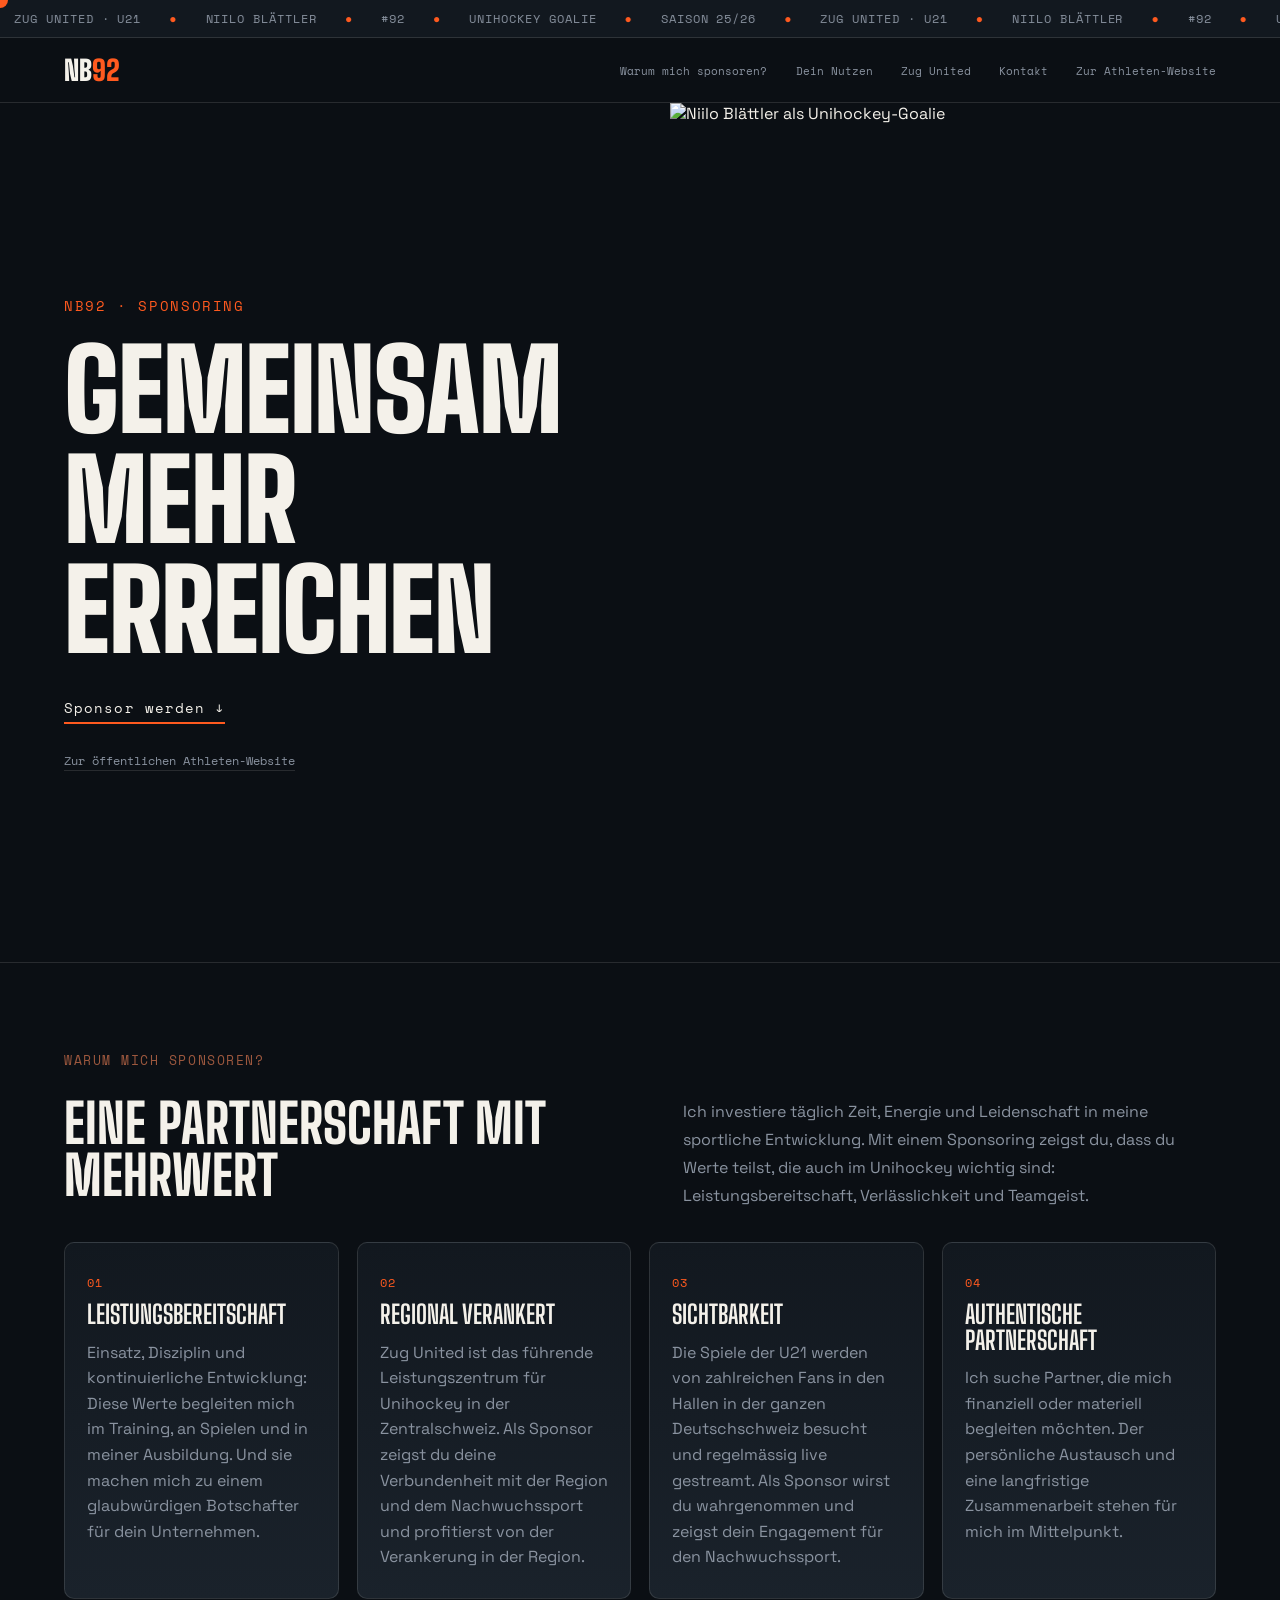
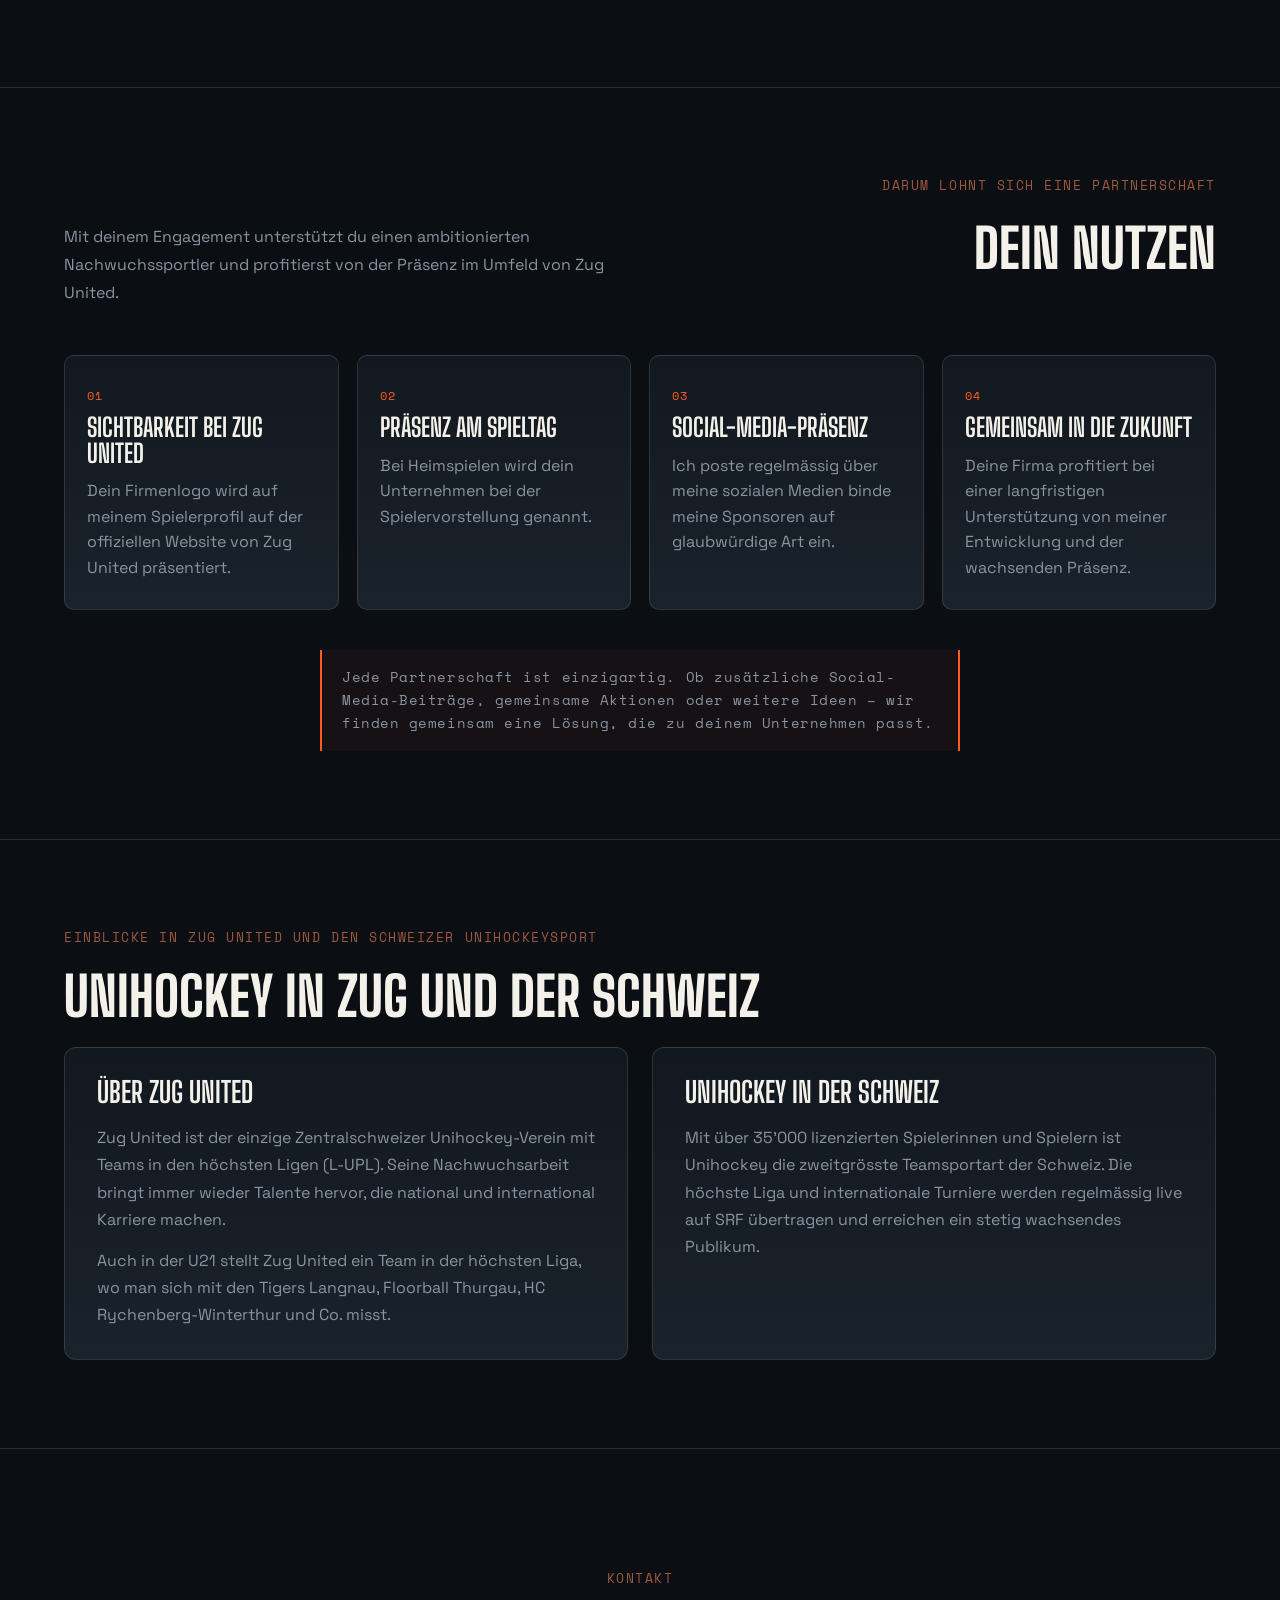
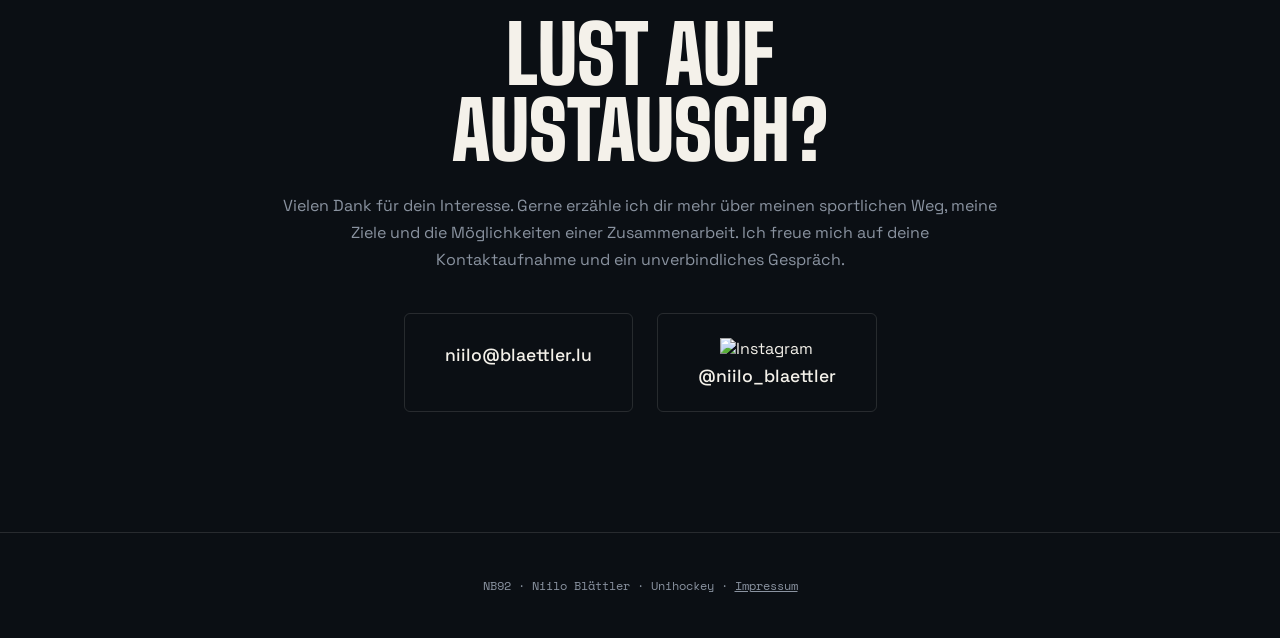
==== partner/index.html @ 8d8ca276 "Changed Content" ====
<!DOCTYPE html>
<html lang="de">
<head>
<meta charset="UTF-8">
<meta name="viewport" content="width=device-width, initial-scale=1.0">
<title>Partnerschaft — Niilo Blättler</title>
<meta name="description" content="Gemeinsam mehr erreichen: Informationen zu einer Partnerschaft mit Niilo Blättler und Zug United.">
<link rel="preconnect" href="https://fonts.googleapis.com">
<link rel="preconnect" href="https://fonts.gstatic.com" crossorigin>
<link href="https://fonts.googleapis.com/css2?family=Big+Shoulders+Display:wght@600;800;900&family=Space+Grotesk:wght@400;500;700&family=Space+Mono:wght@400;700&display=swap" rel="stylesheet">
<link rel="stylesheet" href="../style.css">
<script src="https://unpkg.com/lucide@latest"></script>
</head>
<body>

<div class="site-masthead">
  <div class="scoreboard">
    <div class="scoreboard-track" id="scoreboard-track">
      <div class="scoreboard-set">
        <span class="sb-item">ZUG UNITED · U21</span>
        <span class="sb-dot">●</span>
        <span class="sb-item">NIILO BLÄTTLER</span>
        <span class="sb-dot">●</span>
        <span class="sb-item">#92</span>
        <span class="sb-dot">●</span>
        <span class="sb-item">UNIHOCKEY GOALIE</span>
        <span class="sb-dot">●</span>
        <span class="sb-item">SAISON 25/26</span>
        <span class="sb-dot">●</span>
      </div>
    </div>
  </div>

  </div>

  <nav class="primary-nav" aria-label="Hauptnavigation">
    <div class="primary-nav-inner">
      <a class="nav-brand" href="../#start" aria-label="NB92, zur Athleten-Website">NB<span>92</span></a>
      <button class="nav-toggle" type="button" aria-expanded="false" aria-controls="nav-links" aria-label="Menü öffnen">
        <span class="nav-toggle-line"></span>
        <span class="nav-toggle-line"></span>
      </button>
      <div class="nav-links" id="nav-links">
        <a href="#myValues">Warum mich sponsoren?</a>
        <a href="#sponsor-why">Dein Nutzen</a>
        <a href="#hintergrund">Zug United</a>
        <a href="#kontakt">Kontakt</a>
        <a href="../#start">Zur Athleten-Website</a>
      </div>
    </div>
  </nav>

<header class="hero partner-hero" id="start">
  <div class="hero-photo">
    <img src="../images/editedGoalFocus.png" alt="Niilo Blättler als Unihockey-Goalie">
  </div>
  <div class="hero-content">
    <p class="eyebrow">NB92 · Sponsoring</p>
    <h1 class="hero-name">GEMEINSAM<br>MEHR ERREICHEN</h1>
    <a href="#kontakt" class="hero-cta">Sponsor werden ↓</a>
    <a href="../#start" class="hero-back-link">Zur öffentlichen Athleten-Website</a>
  </div>
</header>

<main>
  <!-- ===== Warum mich sponsoren ===== -->
  <section class="myValues" id="myValues">
    <div class="myValues-wrap">
      <p class="section-label">Warum mich sponsoren?</p>
      <div class="myValues-head">
        <h2 class="section-title">Eine Partnerschaft mit Mehrwert</h2>
        <p class="myValues-text">Ich investiere täglich Zeit, Energie und Leidenschaft in meine sportliche Entwicklung. Mit einem Sponsoring zeigst du, dass du Werte teilst, die auch im Unihockey wichtig sind: Leistungsbereitschaft, Verlässlichkeit und Teamgeist. </p>
      </div>
      <div class="myValues-grid">
        <article class="myValues-card">
          <span class="myValues-number">01</span>
          <h3>Leistungsbereitschaft</h3>
          <p>Einsatz, Disziplin und kontinuierliche Entwicklung: Diese Werte begleiten mich im Training, an Spielen und in meiner Ausbildung. Und sie machen mich zu einem glaubwürdigen Botschafter für dein Unternehmen.</p>
        </article>
        <article class="myValues-card">
          <span class="myValues-number">02</span>
          <h3>Regional verankert</h3>
          <p>Zug United ist das führende Leistungszentrum für Unihockey in der Zentralschweiz. Als Sponsor zeigst du deine Verbundenheit mit der Region und dem Nachwuchssport und profitierst von der Verankerung in der Region.</p>
        </article>
        <article class="myValues-card">
          <span class="myValues-number">03</span>
          <h3>Sichtbarkeit</h3>
          <p>Die Spiele der U21 werden von zahlreichen Fans in den Hallen in der ganzen Deutschschweiz besucht und regelmässig live gestreamt. Als Sponsor wirst du wahrgenommen und zeigst dein Engagement für den Nachwuchssport. </p>
        </article>
        <article class="myValues-card">
          <span class="myValues-number">04</span>
          <h3>Authentische Partnerschaft</h3>
          <p>Ich suche Partner, die mich finanziell oder materiell begleiten möchten. Der persönliche Austausch und eine langfristige Zusammenarbeit stehen für mich im Mittelpunkt.</p>
        </article>
      </div>
    </div>
  </section>

  <!-- ===== Darum lohnt sich eine Partnerschaft ===== -->
  <section class="sponsor-why" id="sponsor-why">
    <div class="sponsor-why-wrap">
      <p class="section-label">Darum lohnt sich eine Partnerschaft</p>
      <div class="sponsor-why-head">
        <p class="sponsor-why-text">Mit deinem Engagement unterstützt du einen ambitionierten Nachwuchssportler und profitierst von der Präsenz im Umfeld von Zug United.</p>
        <div class="sponsor-why-heading">
          <h2 class="section-title">Dein Nutzen</h2>
        </div>
      </div>
      <div class="sponsor-why-grid">
        <article class="sponsor-card">
          <span class="sponsor-number">01</span>
          <h3>Sichtbarkeit bei Zug United</h3>
          <p>Dein Firmenlogo wird auf meinem Spielerprofil auf der offiziellen Website von Zug United präsentiert. </p>
        </article>
        <article class="sponsor-card">
          <span class="sponsor-number">02</span>
          <h3>Präsenz am Spieltag</h3>
          <p>Bei Heimspielen wird dein Unternehmen bei der Spielervorstellung genannt. </p>
        </article>
        <article class="sponsor-card">
          <span class="sponsor-number">03</span>
          <h3>Social-Media-Präsenz</h3>
          <p>Ich poste regelmässig über meine sozialen Medien binde meine Sponsoren auf glaubwürdige Art ein.</p>
        </article>
        <article class="sponsor-card">
          <span class="sponsor-number">04</span>
          <h3>Gemeinsam in die Zukunft</h3>
          <p>Deine Firma profitiert bei einer langfristigen Unterstützung von meiner Entwicklung und der wachsenden Präsenz.</p>
        </article>
      </div>
      <p class="sponsor-note">Jede Partnerschaft ist einzigartig. Ob zusätzliche Social-Media-Beiträge, gemeinsame Aktionen oder weitere Ideen – wir finden gemeinsam eine Lösung, die zu deinem Unternehmen passt.</p>
    </div>
  </section>

  <section class="info-columns" id="hintergrund" aria-label="Unihockey und Zug United">
    <p class="section-label">Einblicke in Zug United und den Schweizer Unihockeysport</p>
    <h2 class="section-title info-title">Unihockey in Zug und der Schweiz</h2>
    <article class="info-card">
      <h3>Über Zug United</h3>
      <p>
        Zug United ist der einzige Zentralschweizer Unihockey-Verein mit Teams
        in den höchsten Ligen (L-UPL). Seine Nachwuchsarbeit bringt immer wieder
        Talente hervor, die national und international Karriere machen.
      </p>
      <p>
        Auch in der U21 stellt Zug United ein Team in der höchsten Liga, wo man
        sich mit den Tigers Langnau, Floorball Thurgau,
        HC Rychenberg-Winterthur und Co. misst.
      </p>
    </article>

    <article class="info-card">
      <h3>Unihockey in der Schweiz</h3>
      <p>
        Mit über 35'000 lizenzierten Spielerinnen und Spielern ist Unihockey die
        zweitgrösste Teamsportart der Schweiz. Die höchste Liga und internationale
        Turniere werden regelmässig live auf SRF übertragen und erreichen ein
        stetig wachsendes Publikum.
      </p>
    </article>
  </section>

  <section class="contact" id="kontakt">
    <p class="section-label">KONTAKT</p>
    <h2 class="contact-title">Lust auf<br>Austausch?</h2>
    <p class="contact-text">Vielen Dank für dein Interesse. Gerne erzähle ich dir mehr über meinen sportlichen Weg, meine Ziele und die Möglichkeiten einer Zusammenarbeit. Ich freue mich auf deine Kontaktaufnahme und ein unverbindliches Gespräch.</p>
    <div class="contact-links">
      <a href="mailto:niilo@blaettler.lu" class="contact-link">
        <span><i data-lucide="mail"></i></span>
        <span class="contact-value">niilo@blaettler.lu</span>
      </a>
      <a href="https://instagram.com/niilo_blaettler" class="contact-link" target="_blank" rel="noopener">
        <span><img src="https://cdn.simpleicons.org/instagram/FFFFFF" width="20" height="20" alt="Instagram"></span>
        <span class="contact-value">@niilo_blaettler</span>
      </a>
    </div>
  </section>
</main>

<footer class="footer">
  <p>NB92 · Niilo Blättler · Unihockey · <a href="../impressum.html" style="color:inherit; text-decoration:underline;">Impressum</a></p>
</footer>

<div class="cursor-dot"></div>
<script>lucide.createIcons();</script>
<script src="../script.js"></script>
</body>
</html>
---- style.css ----
/* ============================================================
   NB92 — Niilo Blättler · Unihockey
   Design-Token-System
   --bg / --surface: tiefes Tintenblau-Schwarz (Hallenflutlicht)
   --accent: Signal-Orange (Ball)
   --accent-2: Parkett-Beige (Hallenboden)
   --ink / --ink-muted: warmes Off-White / kühles Grau-Blau
   ============================================================ */

:root {
  --bg: #0b0f14;
  --surface: #12181f;
  --surface-2: #1a222b;
  --accent: #ff5a1f;
  --accent-2: #9d583e;
  --ink: #f4f1ea;
  --ink-muted: #8a93a0;
  --line: rgba(244, 241, 234, 0.12);
  --timeline-line: #000000;
  --timeline-card: #4682B4;
  --timeline-card-deep: #2f5f83;
  --timeline-node-fill: #f1f1ee;

  --font-display: "Big Shoulders Display", sans-serif;
  --font-body: "Space Grotesk", sans-serif;
  --font-mono: "Space Mono", monospace;
}

* { box-sizing: border-box; }

html, body {
  margin: 0;
  padding: 0;
  background: var(--bg);
  color: var(--ink);
  font-family: var(--font-body);
  scroll-behavior: smooth;
}

@media (prefers-reduced-motion: reduce) {
  html { scroll-behavior: auto; }
  * { animation-duration: 0.001ms !important; transition-duration: 0.001ms !important; }
}

a { color: inherit; }

:focus-visible {
  outline: 2px solid var(--accent);
  outline-offset: 3px;
}

/* ===================== SCOREBOARD-LEISTE ===================== */

.site-masthead {
  background: var(--bg);
}

.scoreboard {
  background: var(--surface);
  border-bottom: 1px solid var(--line);
  overflow: hidden;
}

.scoreboard-track {
  display: flex;
  width: max-content;
  padding: 10px 0;
  white-space: nowrap;
  animation: ticker 22s linear infinite;
  animation-fill-mode: both;
  will-change: transform;
}

/* Ein "Satz" der Ticker-Items. Wird per JS so oft geklont, bis der
   Track garantiert mindestens doppelt so breit wie der Viewport ist —
   so bleibt die Schleife bei jeder Bildschirmbreite nahtlos. */
.scoreboard-set {
  display: flex;
  align-items: center;
  flex-shrink: 0;
}

.sb-item, .sb-dot {
  font-family: var(--font-mono);
  font-size: 0.75rem;
  letter-spacing: 0.08em;
  color: var(--ink-muted);
  white-space: nowrap;
  padding: 0 14px;
}

.sb-dot { color: var(--accent); }

@keyframes ticker {
  from { transform: translate3d(0, 0, 0); }
  to { transform: translate3d(-50%, 0, 0); }
}

/* ===================== HAUPTNAVIGATION ===================== */

.primary-nav {
  position: sticky;
  top: 0;
  z-index: 1000;
  background: var(--bg);
  border-bottom: 1px solid var(--line);
}

.primary-nav-inner {
  min-height: 64px;
  padding: 0 64px;
  display: flex;
  align-items: center;
  justify-content: space-between;
  gap: 32px;
}

.nav-brand {
  flex: 0 0 auto;
  color: var(--ink);
  font-family: var(--font-display);
  font-size: 1.75rem;
  font-weight: 900;
  line-height: 1;
  text-decoration: none;
}

.nav-brand span { color: var(--accent); }

.nav-links {
  display: flex;
  align-items: center;
  justify-content: flex-end;
  gap: clamp(16px, 2.2vw, 32px);
}

.nav-links a {
  position: relative;
  padding: 24px 0 22px;
  color: var(--ink-muted);
  font-family: var(--font-mono);
  font-size: 0.68rem;
  text-decoration: none;
  white-space: nowrap;
  transition: color 0.18s ease;
}

.nav-links a::after {
  position: absolute;
  right: 0;
  bottom: 14px;
  left: 0;
  height: 1px;
  background: var(--accent);
  content: "";
  transform: scaleX(0);
  transform-origin: left;
  transition: transform 0.18s ease;
}

.nav-links a:hover,
.nav-links a[aria-current="location"] { color: var(--ink); }

.nav-links a:hover::after,
.nav-links a[aria-current="location"]::after { transform: scaleX(1); }

.nav-links .nav-partner-link { color: var(--accent); }

.nav-toggle {
  display: none;
  width: 44px;
  height: 44px;
  padding: 12px 9px;
  border: 1px solid var(--line);
  background: transparent;
  color: var(--ink);
}

.nav-toggle-line {
  display: block;
  width: 24px;
  height: 1px;
  margin: 5px 0;
  background: currentColor;
  transition: transform 0.18s ease;
}

.nav-toggle[aria-expanded="true"] .nav-toggle-line:first-child { transform: translateY(3px) rotate(45deg); }
.nav-toggle[aria-expanded="true"] .nav-toggle-line:last-child { transform: translateY(-3px) rotate(-45deg); }

body:has(.nav-toggle:hover, .nav-toggle:focus-visible) .cursor-dot { opacity: 0; }

#about, #stats, #myValues, #sponsor-why, #hintergrund, #timeline, #partner, #gallery, #kontakt {
  scroll-margin-top: 7rem;
}

@media (max-width: 900px) {
  .primary-nav-inner { padding: 0 28px; }
  .nav-links { gap: 14px; }
  .nav-links a { font-size: 0.62rem; }
}

@media (max-width: 760px) {
  .primary-nav-inner {
    min-height: 60px;
    padding: 0 20px;
  }

  .nav-toggle { display: block; }

  .nav-links {
    position: absolute;
    top: 100%;
    right: 0;
    left: 0;
    display: none;
    padding: 8px 20px 16px;
    border-bottom: 1px solid var(--line);
    background: var(--bg);
  }

  .nav-links.is-open {
    display: grid;
    grid-template-columns: minmax(0, 1fr);
    justify-content: stretch;
  }

  .nav-links a {
    width: 100%;
    padding: 13px 0;
    border-bottom: 1px solid var(--line);
    font-size: 0.72rem;
  }

  .nav-links a:last-child { border-bottom: 0; }
  .nav-links a::after { bottom: 6px; }
}

/* ===================== PLATZHALTER-FOTOS ===================== */

.placeholder-photo {
  background:
    repeating-linear-gradient(135deg, rgba(244,241,234,0.04) 0 2px, transparent 2px 14px),
    linear-gradient(160deg, var(--surface-2), var(--surface));
  border: 1px dashed var(--line);
  display: flex;
  align-items: center;
  justify-content: center;
  text-align: center;
  border-radius: 6px;
}

.ph-label {
  font-family: var(--font-mono);
  font-size: 0.75rem;
  color: var(--ink-muted);
  line-height: 1.5;
  padding: 16px;
}

/* ===================== HERO ===================== */

.hero {
  display: grid;
  grid-template-columns: 1fr 1.1fr;
  min-height: calc(100vh - 41px);
}

.partner-hero {
  grid-template-columns: 1.1fr 1fr;
}

.partner-hero .hero-photo {
  grid-column: 2;
  grid-row: 1;
}

.partner-hero .hero-content {
  grid-column: 1;
  grid-row: 1;
}

.hero-photo {
  min-height: 360px;
}

.hero-photo img {
  width: 100%;
  height: 100%;
  object-fit: cover;
  display: block;
}

.hero-content {
  display: flex;
  flex-direction: column;
  justify-content: center;
  padding: 64px;
  gap: 20px;
}

.eyebrow {
  font-family: var(--font-mono);
  color: var(--accent);
  letter-spacing: 0.12em;
  font-size: 0.85rem;
  margin: 0;
  text-transform: uppercase;
}

.hero-name {
  font-family: var(--font-display);
  font-weight: 900;
  font-size: clamp(3.5rem, 9vw, 7rem);
  line-height: 0.98;
  margin: 0;
  text-transform: uppercase;
  letter-spacing: -0.01em;
}

.hero-tagline {
  font-size: 1.05rem;
  color: var(--ink-muted);
  max-width: 420px;
  margin: 0;
  line-height: 1.6;
}

.hero-cta {
  font-family: var(--font-mono);
  font-size: 0.85rem;
  letter-spacing: 0.08em;
  text-decoration: none;
  color: var(--ink);
  border-bottom: 2px solid var(--accent);
  padding-bottom: 4px;
  width: fit-content;
  margin-top: 12px;
  transition: opacity 0.2s ease;
}

.hero-cta:hover { opacity: 0.7; }

.hero-actions {
  display: flex;
  flex-wrap: wrap;
  gap: 18px 28px;
}

.hero-back-link {
  width: fit-content;
  margin-top: 8px;
  color: var(--ink-muted);
  font-family: var(--font-mono);
  font-size: 0.75rem;
  text-decoration: underline;
  text-decoration-color: var(--line);
  text-underline-offset: 5px;
}

.hero-back-link:hover { color: var(--ink); }

@media (max-width: 860px) {
  .hero { grid-template-columns: 1fr; min-height: auto; }
  .partner-hero .hero-photo,
  .partner-hero .hero-content { grid-column: auto; grid-row: auto; }
  .hero-photo { min-height: 50vh; }
  .hero-content { padding: 40px 28px; }
}

/* ===================== SECTION SHARED ===================== */

.section-title {
  font-family: var(--font-display);
  font-weight: 800;
  font-size: clamp(2.2rem, 5vw, 3.4rem);
  line-height: 0.95;
  text-transform: uppercase;
  margin: 0;
}

.section-label {
  font-family: var(--font-mono);
  color: var(--accent-2);
  letter-spacing: 0.12em;
  font-size: 0.8rem;
  text-transform: uppercase;
  margin: 0 0 28px;
}

/* ===================== ABOUT ===================== */

.about {
  padding: 100px 64px;
  border-top: 1px solid var(--line);
}

.about-grid {
  display: grid;
  grid-template-columns: 0.8fr 1.4fr 0.9fr;
  gap: 48px;
  max-width: 1280px;
  margin: 0 auto;
}

.about-text p {
  font-size: 1.05rem;
  line-height: 1.75;
  color: var(--ink);
  margin: 0 0 20px;
}

.about-meta {
  border-left: 1px solid var(--line);
  padding-left: 32px;
}

.meta-row {
  display: flex;
  flex-direction: column;
  gap: 4px;
  padding: 14px 0;
  border-bottom: 1px solid var(--line);
}

.meta-row:first-child { padding-top: 0; }
.meta-row:last-child { border-bottom: none; }

.meta-label {
  font-family: var(--font-mono);
  font-size: 0.7rem;
  letter-spacing: 0.1em;
  color: var(--ink-muted);
  text-transform: uppercase;
}

.meta-value {
  font-size: 1.05rem;
  font-weight: 500;
}

@media (max-width: 900px) {
  .about { padding: 64px 28px; }
  .about-grid { grid-template-columns: 1fr; gap: 32px; }
  .about-meta { border-left: none; padding-left: 0; border-top: 1px solid var(--line); padding-top: 24px; }
}

/* ===================== STATS ===================== */

.stats {
  padding: 80px 64px;
  background: var(--surface);
  border-top: 1px solid var(--line);
  border-bottom: 1px solid var(--line);
}

.stats-grid {
  max-width: 1280px;
  margin: 0 auto;
  display: grid;
  grid-template-columns: repeat(4, 1fr);
  gap: 1px;
  background: var(--line);
}

.stat-card {
  background: var(--surface);
  display: flex;
  flex-direction: column;
  align-items: center;
  justify-content: center;
  padding: 40px 16px;
  gap: 10px;
}

.stat-num {
  font-family: var(--font-mono);
  font-size: clamp(2rem, 4vw, 2.8rem);
  font-weight: 700;
  color: var(--accent);
}

.stat-label {
  font-family: var(--font-mono);
  font-size: 0.75rem;
  letter-spacing: 0.08em;
  color: var(--ink-muted);
  text-transform: uppercase;
}

.stats-note {
  text-align: center;
  font-family: var(--font-mono);
  font-size: 0.75rem;
  color: var(--ink-muted);
  margin: 28px 0 0;
}

@media (max-width: 700px) {
  .stats { padding: 56px 20px; }
  .stats-grid { grid-template-columns: repeat(2, minmax(0, 1fr)); }
  .stat-card { min-width: 0; padding-inline: 8px; }
  .stat-label { max-width: 100%; text-align: center; }
}
/* ===================== My Values ===================== */

.myValues {
  padding: 88px 64px;
  background: var(--bg);
  border-top: 1px solid var(--line);
  border-bottom: 1px solid var(--line);
}

.myValues-wrap {
  max-width: 1280px;
  margin: 0 auto;
}

.myValues-head {
  display: grid;
  grid-template-columns: 1.1fr 1fr;
  gap: 32px;
  align-items: start;
  margin-bottom: 32px;
}

.myValues-text {
  margin: 0;
  color: var(--ink-muted);
  line-height: 1.75;
  font-size: 1rem;
}

.myValues-grid {
  display: grid;
  grid-template-columns: repeat(4, 1fr);
  gap: 18px;
}


.myValues-card {
  background: linear-gradient(180deg, var(--surface), var(--surface-2));
  border: 1px solid var(--line);
  border-radius: 10px;
  padding: 28px 22px;
  transition: border-color 0.2s ease, transform 0.2s ease;
}

.myValues-card:hover {
  border-color: var(--accent);
  transform: translateY(-3px);
}

.myValues-number {
  font-family: var(--font-mono);
  font-size: 0.78rem;
  letter-spacing: 0.12em;
  color: var(--accent);
  text-transform: uppercase;
}

.myValues-card h3 {
  font-family: var(--font-display);
  text-transform: uppercase;
  font-size: 1.6rem;
  line-height: 1;
  margin: 10px 0 12px;
}

.myValues-card p {
  margin: 0;
  color: var(--ink-muted);
  line-height: 1.6;
}

@media (max-width: 980px) {
  .myValues-head {
    grid-template-columns: 1fr;
  }

  .myValues-grid {
    grid-template-columns: repeat(2, 1fr);
  }
}

@media (max-width: 700px) {
  .myValues { padding: 56px 20px; }
  .myValues-grid { grid-template-columns: 1fr; }
}

/* ===================== WARUM MICH SPONSOREN ===================== */

.sponsor-why {
  padding: 88px 64px;
  background: var(--bg);
  border-bottom: 1px solid var(--line);
}

.sponsor-why-wrap {
  max-width: 1280px;
  margin: 0 auto;
}

.sponsor-why-head {
  display: grid;
  grid-template-columns: 1fr 1fr;
  gap: 48px;
  align-items: start;
  margin-bottom: 48px;
}

.sponsor-why-wrap > .section-label {
  text-align: right;
}

.sponsor-why-heading {
  text-align: right;
}

.sponsor-why-text {
  margin: 0;
  color: var(--ink-muted);
  line-height: 1.75;
  font-size: 1rem;
}

.sponsor-why-grid {
  display: grid;
  grid-template-columns: repeat(4, 1fr);
  gap: 18px;
}


.sponsor-card {
  background: linear-gradient(180deg, var(--surface), var(--surface-2));
  border: 1px solid var(--line);
  border-radius: 10px;
  padding: 28px 22px;
  transition: border-color 0.2s ease, transform 0.2s ease;
}

.sponsor-card:hover {
  border-color: var(--accent);
  transform: translateY(-3px);
}

.sponsor-number {
  font-family: var(--font-mono);
  font-size: 0.78rem;
  letter-spacing: 0.12em;
  color: var(--accent);
  text-transform: uppercase;
}

.sponsor-card h3 {
  font-family: var(--font-display);
  text-transform: uppercase;
  font-size: 1.6rem;
  line-height: 1;
  margin: 10px 0 12px;
}

.sponsor-card p {
  margin: 0;
  color: var(--ink-muted);
  line-height: 1.6;
}

@media (max-width: 980px) {
  .sponsor-why-head {
    grid-template-columns: 1fr;
  }

  .sponsor-why-heading {
    text-align: left;
  }

  .sponsor-why-grid {
    grid-template-columns: repeat(2, 1fr);
  }
}

@media (max-width: 700px) {
  .sponsor-why { padding: 56px 20px; }
  .sponsor-why-grid { grid-template-columns: 1fr; }
}

.sponsor-note {
  margin: 40px auto 0;
  padding: 16px 20px;
  font-family: var(--font-mono);
  font-size: 0.85rem;
  color: var(--ink-muted);
  letter-spacing: 0.04em;
  line-height: 1.7;
  border-left: 2px solid var(--accent);
  border-right: 2px solid var(--accent);
  background: rgba(255, 90, 31, 0.04);
  max-width: 640px;
}

/* ===== INFO-BLÖCKE UNTER DEIN NUTZEN ===== */

.info-columns {
  display: grid;
  grid-template-columns: repeat(2, 1fr);
  gap: 24px;
  max-width: 1280px;
  margin: 0 auto;
  padding: 88px 64px;
  box-sizing: border-box;
}

#hintergrund { scroll-margin-top: 5rem; }

.info-columns > .section-label {
  grid-column: 1 / -1;
  margin: 0;
}

.info-title {
  grid-column: 1 / -1;
  margin: 0;
}

.info-card {
  background: linear-gradient(180deg, var(--surface), var(--surface-2));
  border: 1px solid var(--line);
  border-radius: 12px;
  padding: 30px 32px;
  transition: border-color 0.2s ease, transform 0.2s ease;
}

.info-card:hover {
  border-color: var(--accent);
  transform: translateY(-3px);
}

.info-card h3 {
  font-family: var(--font-display);
  text-transform: uppercase;
  font-size: 1.8rem;
  line-height: 1;
  margin: 0 0 18px;
}

.info-card p {
  margin: 0 0 14px;
  color: var(--ink-muted);
  line-height: 1.7;
}

.info-card p:last-child {
  margin-bottom: 0;
}

@media (max-width: 900px) {
  .info-columns {
    grid-template-columns: 1fr;
    padding: 64px 28px;
  }
}

@media (max-width: 700px) {
  .info-columns {
    padding: 56px 20px;
  }
}

/* ===================== TIMELINE ===================== */

/* Design-Token-Anpassungen für die Timeline-Karten */
:root {
  --timeline-card:      var(--surface);
  --timeline-card-deep: var(--surface-2);
  --timeline-node-fill: var(--ink);
}

.timeline {
  padding: 72px 64px;
  background: var(--bg);
  border-bottom: 1px solid var(--line);
  position: relative;
  z-index: 0;
}

.timeline-wrap {
  max-width: 980px;
  margin: 0 auto;
  position: relative;
  padding: 0;
}

.timeline-scene {
  position: relative;
  width: 100%;
  min-height: 520px;
  margin: 0 auto;
}

.timeline-scene::before {
  content: "";
  position: absolute;
  left: 50%;
  top: 0;
  bottom: 0;
  width: 0;
  background: transparent;
  transform: translateX(-50%);
  box-shadow: none;
}

.timeline-item {
  position: absolute;
  left: 0;
  width: 100%;
}

.timeline-item--left .timeline-card {
  right: calc(50% + 10px + var(--timeline-overlap-shift, 0px));
}

.timeline-item--right .timeline-card {
  left: calc(50% + 10px + var(--timeline-overlap-shift, 0px));
}

.timeline-card {
  position: absolute;
  top: 0;
  width: var(--timeline-card-width, clamp(210px, 27vw, 300px));
  height: 100%;

  /* Passend zu .myValues-card / .sponsor-card */
  background: linear-gradient(180deg, var(--surface), var(--surface-2));
  border: 1px solid var(--line);
  border-radius: 10px;
  padding: 14px 16px;

  display: flex;
  flex-direction: column;
  justify-content: space-between;
  text-align: center;
  color: var(--ink); /* statt hartkodiertem #f5fbff */

  transition: border-color 0.2s ease, transform 0.2s ease;
}

.timeline-year,
.timeline-place {
  font-family: var(--font-mono);
  font-size: 0.75rem;
  letter-spacing: 0.08em;
  text-transform: uppercase;
}

.timeline-year {
  color: var(--accent); /* Signal-Orange wie .eyebrow, .sponsor-number */
  font-size: 0.9rem;
}

.timeline-team {
  font-family: var(--font-display);
  font-weight: 800;
  font-size: clamp(1.35rem, 2.6vw, 1.85rem);
  line-height: 0.92;
  text-transform: uppercase;
  letter-spacing: -0.02em;
  margin: auto 0;
  color: var(--ink);
}

.timeline-place {
  color: var(--accent); /* Signal-Orange wie .eyebrow, .sponsor-number */
  font-size: 0.9rem;
}

/* Hover-State: Border wird heller, sanfter Lift */
.timeline-card:hover,
.timeline-card:focus-within {
  transform: translateY(-3px);
  border-color: var(--accent);
}

@media (max-width: 700px) {
  .timeline { padding: 56px 20px; }
  .timeline-scene { min-height: 620px; }
  .timeline-item {
    left: 0;
    width: 100%;
  }
  .timeline-card {
    padding: 12px 10px;
  }
  .timeline-team {
    font-size: clamp(0.95rem, 4.7vw, 1.15rem);
  }
}

/* ===================== PARTNER / SPONSOREN ===================== */

.partner-section {
  padding: 96px 64px;
  background: var(--surface);
  border-top: 1px solid var(--line);
  border-bottom: 1px solid var(--line);
}

.partner-wrap {
  max-width: 1200px;
  margin: 0 auto;
}

.partner-card {
  background: linear-gradient(150deg, var(--surface-2), var(--surface) 100%);
  border: 1px solid var(--line);
  border-radius: 12px;
  padding: 32px 22px;
  display: grid;
  gap: 16px;
  align-items: center;
  justify-items: center;
  text-align: center;
  text-decoration: none;
  color: inherit;
  cursor: pointer;
  transition: border-color 0.2s ease, transform 0.2s ease;
}

.partner-card:hover {
  border-color: var(--accent);
  transform: translateY(-3px);
}

.partner-grid {
  display: grid;
  grid-template-columns: repeat(auto-fit, minmax(220px, 260px));
  justify-content: center;
  gap: 24px;
  align-items: stretch;
}

.partner-logo {
  display: flex;
  align-items: center;
  justify-content: center;
  overflow: hidden;
  border-radius: 10px;
  height: 90px; /* feste Höhe für alle Logos */
  width: 100%;
}

.partner-logo img {
  width: 100%;
  height: 100%;
  object-fit: contain; /* oder cover */
  object-position: center;
  display: block;
}

.partner-name {
  min-height: 1.2em; /* oder 2.4em bei evtl. zwei Zeilen */
  color: var(--accent);
}

@media (max-width: 700px) {
  .partner-section { padding: 56px 20px; }
  .partner-grid { grid-template-columns: 1fr; justify-content: stretch; }
  .partner-card { padding: 28px 18px; }
}
/* ===================== GALLERY ===================== */

.gallery {
  padding: 100px 64px;
  max-width: 1280px;
  margin: 0 auto;
}

/* Mobile-Basis: zwei Spalten; die Kachel-Verhältnisse werden pro Breakpoint gesetzt. */
.gallery-grid {
  display: grid;
  grid-template-columns: repeat(2, minmax(0, 1fr));
  grid-auto-rows: clamp(132px, 42vw, 180px);
  gap: 12px;
}

/* Tablet: zwei gleich grosse Spalten, weiterhin alles 1x1 —
   so kann nie eine Lücke oder Einzelkachel entstehen. */
@media (min-width: 561px) and (max-width: 900px) {
  .gallery-grid { grid-template-columns: repeat(2, 1fr); grid-auto-rows: 220px; }
}

/* Desktop: festes Layout, das die Fläche exakt ausfüllt (4 Spalten x 3
   Zeilen = 12 Zellen, 7 Fotos in unterschiedlichen Formen). Da die Fläche
   per Hand zugewiesen ist statt automatisch berechnet, kann keine
   verwaiste Kachel mehr übrig bleiben. */
@media (min-width: 901px) {
  .gallery-grid {
    grid-template-columns: repeat(4, 1fr);
    grid-template-rows: repeat(3, 260px);
    grid-template-areas:
      "hero hero s1   s2"
      "hero hero tall s2"
      "wide wide tall s3";
    gap: 18px;
  }
  .gallery-item--hero { grid-area: hero; }
  .gallery-item--s1   { grid-area: s1; }
  .gallery-item--s2   { grid-area: s2; }
  .gallery-item--tall { grid-area: tall; }
  .gallery-item--wide { grid-area: wide; }
  .gallery-item--s3   { grid-area: s3; }
}

/* Basis-Kachel */
.gallery-item {
  position: relative;
  overflow: hidden;
  border: 1px solid var(--line);
  border-radius: 6px;
  transition: border-color 0.3s ease, transform 0.3s ease, box-shadow 0.3s ease;
}

.gallery-item img {
  width: 100%;
  height: 100%;
  object-fit: cover;
  display: block;
  transition: transform 0.5s ease;
}

/* Nummer-Badge oben links, dezent wie Sponsoren-Karten-Nummern.
   Immer sichtbar, schiebt sich beim Hover wie die Ecken-Klammern
   ein kleines Stück nach innen und wechselt zu Akzent-Orange. */
.gallery-number {
  position: absolute;
  top: 16px;
  left: 16px;
  font-family: var(--font-mono);
  font-size: 0.75rem;
  letter-spacing: 0.1em;
  color: var(--ink-muted);
  z-index: 3;
  transform: translate(-4px, -4px);
  transition: color 0.3s ease, transform 0.3s ease;
}

.gallery-item--hero .gallery-number {
  font-size: 0.9rem;
}

/* Fokus-Ecken (oben links / unten rechts), wie ein Kamera-Sucher,
   nur sichtbar bei Hover/Fokus */
.gallery-item::before,
.gallery-item::after {
  content: "";
  position: absolute;
  width: 22px;
  height: 22px;
  border: 2px solid var(--accent);
  opacity: 0;
  z-index: 3;
  transition: opacity 0.3s ease, transform 0.3s ease;
  pointer-events: none;
}

.gallery-item::before {
  top: 12px;
  left: 12px;
  border-right: none;
  border-bottom: none;
  transform: translate(-6px, -6px);
}

.gallery-item::after {
  bottom: 12px;
  right: 12px;
  border-left: none;
  border-top: none;
  transform: translate(6px, 6px);
}

/* Dunkler Verlauf, der beim Hover von unten einblendet, damit
   die Caption darauf lesbar ist */
.gallery-overlay {
  position: absolute;
  inset: 0;
  background: linear-gradient(to top, rgba(11, 15, 20, 0.92) 0%, rgba(11, 15, 20, 0.15) 55%, transparent 80%);
  opacity: 0;
  z-index: 2;
  transition: opacity 0.3s ease;
  pointer-events: none;
}

.gallery-item .ph-label {
  position: absolute;
  left: 18px;
  right: 18px;
  bottom: 18px;
  z-index: 3;
  text-align: left;
  padding: 0;
  opacity: 0;
  transform: translateY(12px);
  transition: opacity 0.3s ease, transform 0.3s ease;
}

.gallery-item:hover,
.gallery-item:focus-within {
  border-color: var(--accent);
  transform: translateY(-4px);
  box-shadow: 0 16px 32px rgba(0, 0, 0, 0.4);
}

.gallery-item:hover img {
  transform: scale(1.08);
}

.gallery-item:hover .gallery-number,
.gallery-item:focus-within .gallery-number {
  transform: translate(0, 0);
  color: var(--accent);
}

.gallery-item:hover::before,
.gallery-item:hover::after,
.gallery-item:focus-within::before,
.gallery-item:focus-within::after {
  opacity: 1;
  transform: translate(0, 0);
}

.gallery-item:hover .gallery-overlay,
.gallery-item:focus-within .gallery-overlay {
  opacity: 1;
}

.gallery-item:hover .ph-label,
.gallery-item:focus-within .ph-label {
  opacity: 1;
  transform: translateY(0);
}

@media (max-width: 900px) {
  .gallery { padding: 64px 24px; }
}

@media (max-width: 560px) {
  .gallery { padding: 56px 20px; }

  .gallery-grid {
    grid-template-rows: repeat(6, clamp(132px, 42vw, 180px));
    grid-template-areas:
      "hero hero"
      "hero hero"
      "s1 s2"
      "wide s2"
      "wide tall"
      "s3 tall";
  }
  .gallery-item--hero { grid-area: hero; }
  .gallery-item--s1 { grid-area: s1; }
  .gallery-item--s2 { grid-area: s2; }
  .gallery-item--wide { grid-area: wide; }
  .gallery-item--tall { grid-area: tall; }
  .gallery-item--s3 { grid-area: s3; }

  /* Auf Mobile bleibt die Caption sichtbar, da Hover dort nicht
     zuverlässig funktioniert (Touch) */
  .gallery-item .ph-label {
    opacity: 1;
    transform: translateY(0);
  }
  .gallery-item .gallery-overlay { opacity: 1; }
}

/* ===================== CONTACT ===================== */

.contact {
  padding: 120px 64px;
  border-top: 1px solid var(--line);
  text-align: center;
}

.contact-title {
  font-family: var(--font-display);
  font-weight: 900;
  font-size: clamp(2.8rem, 7vw, 5rem);
  text-transform: uppercase;
  line-height: 0.95;
  margin: 0 0 24px;
}

.contact-text {
  max-width: 720px;
  margin: 0 auto 40px;
  color: var(--ink-muted);
  font-size: 1rem;
  line-height: 1.7;
}

.contact-links {
  display: flex;
  justify-content: center;
  gap: 24px;
  flex-wrap: wrap;
}

.contact-link {
  display: flex;
  flex-direction: column;
  gap: 6px;
  text-decoration: none;
  border: 1px solid var(--line);
  padding: 24px 40px;
  border-radius: 6px;
  min-width: 220px;
  transition: border-color 0.2s ease, transform 0.2s ease;
}

.contact-link:hover {
  border-color: var(--accent);
  transform: translateY(-3px);
}

.contact-value {
  font-size: 1.1rem;
  font-weight: 500;
}

@media (max-width: 700px) {
  .contact { padding: 80px 24px; }
}

/* ===================== FOOTER ===================== */

.footer {
  text-align: center;
  padding: 32px;
  font-family: var(--font-mono);
  font-size: 0.75rem;
  color: var(--ink-muted);
  border-top: 1px solid var(--line);
}



/* ===================== Cursor ===================== */
* {
  cursor: none; /* nativen Cursor überall ausblenden */
}

.cursor-dot {
  position: fixed;
  top: 0;
  left: 0;
  width: 16px;
  height: 16px;
  background: var(--accent);
  border-radius: 50%;
  pointer-events: none;
  z-index: 9999;
  transform: translate(-50%, -50%);
  transition: width 0.2s ease, height 0.2s ease, background 0.2s ease;
}

.cursor-dot.hover {
  width: 26px;
  height: 26px;
  background: var(--accent);
}
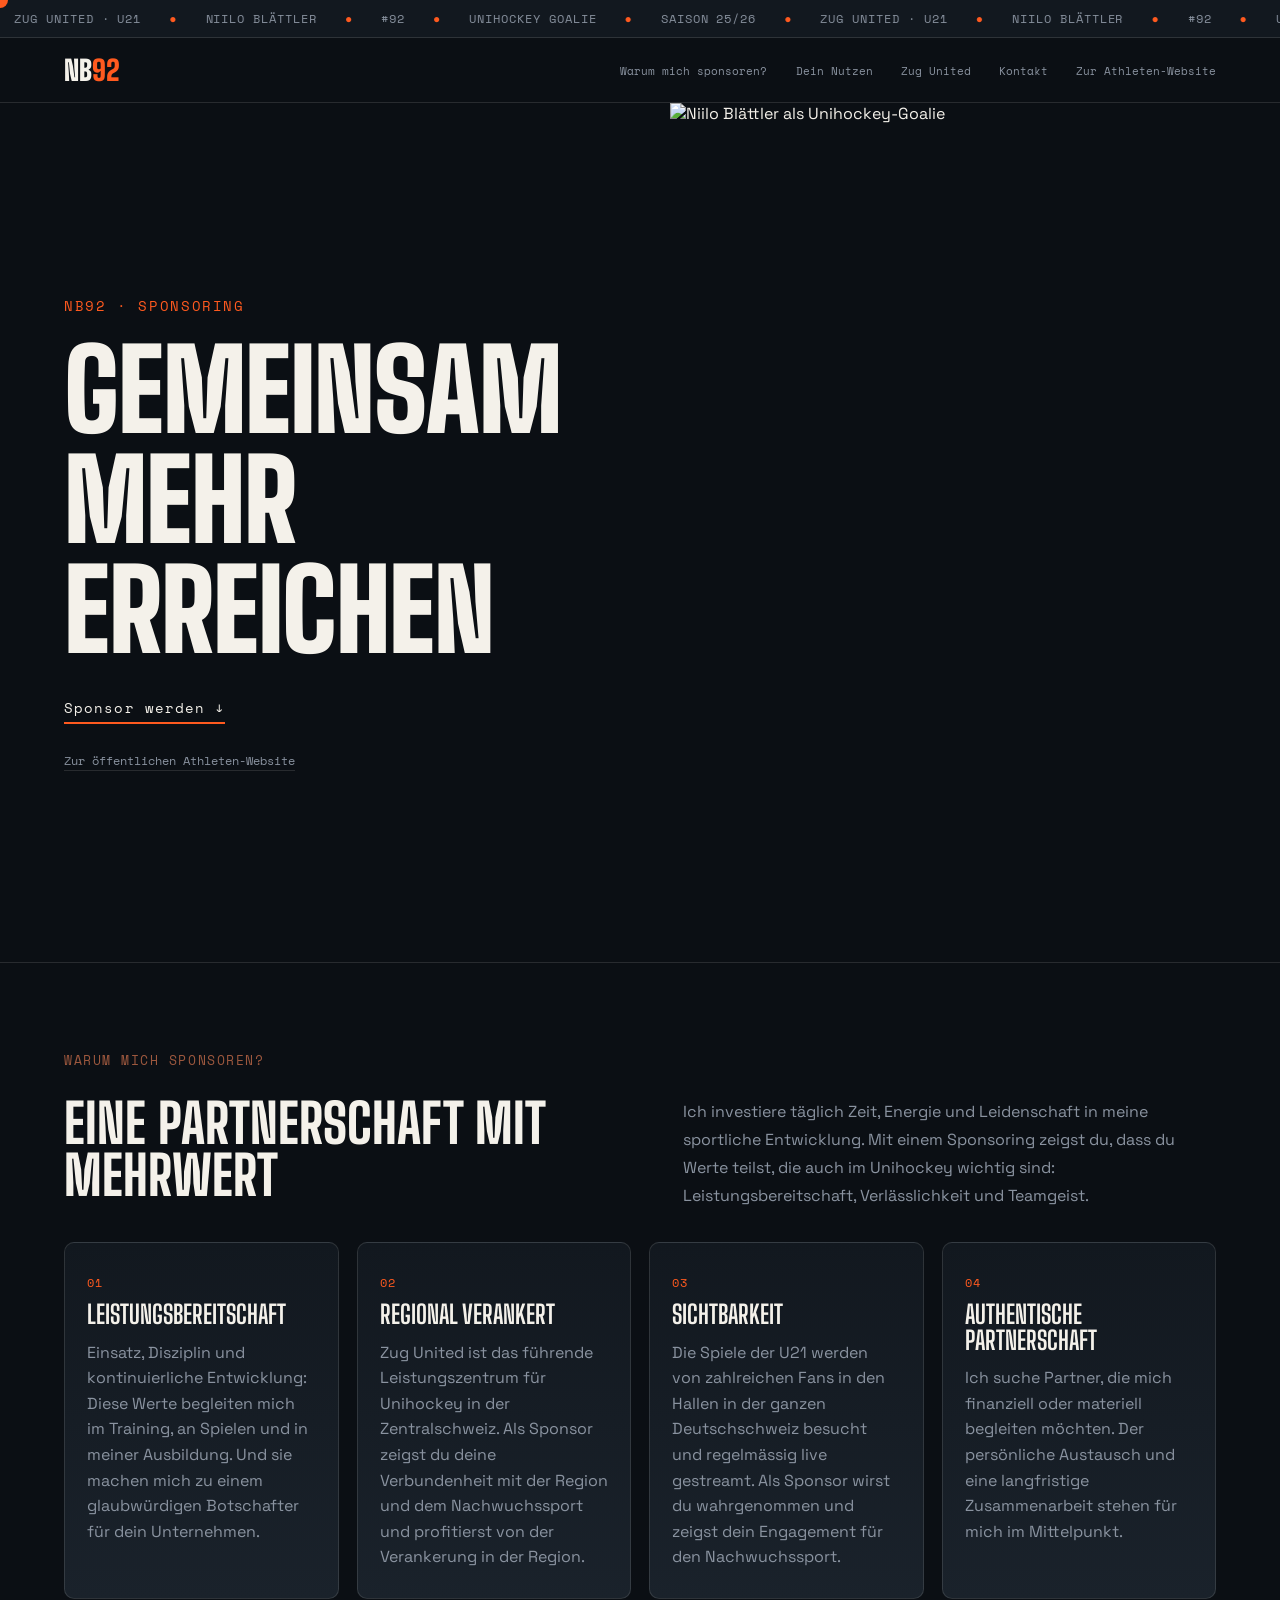
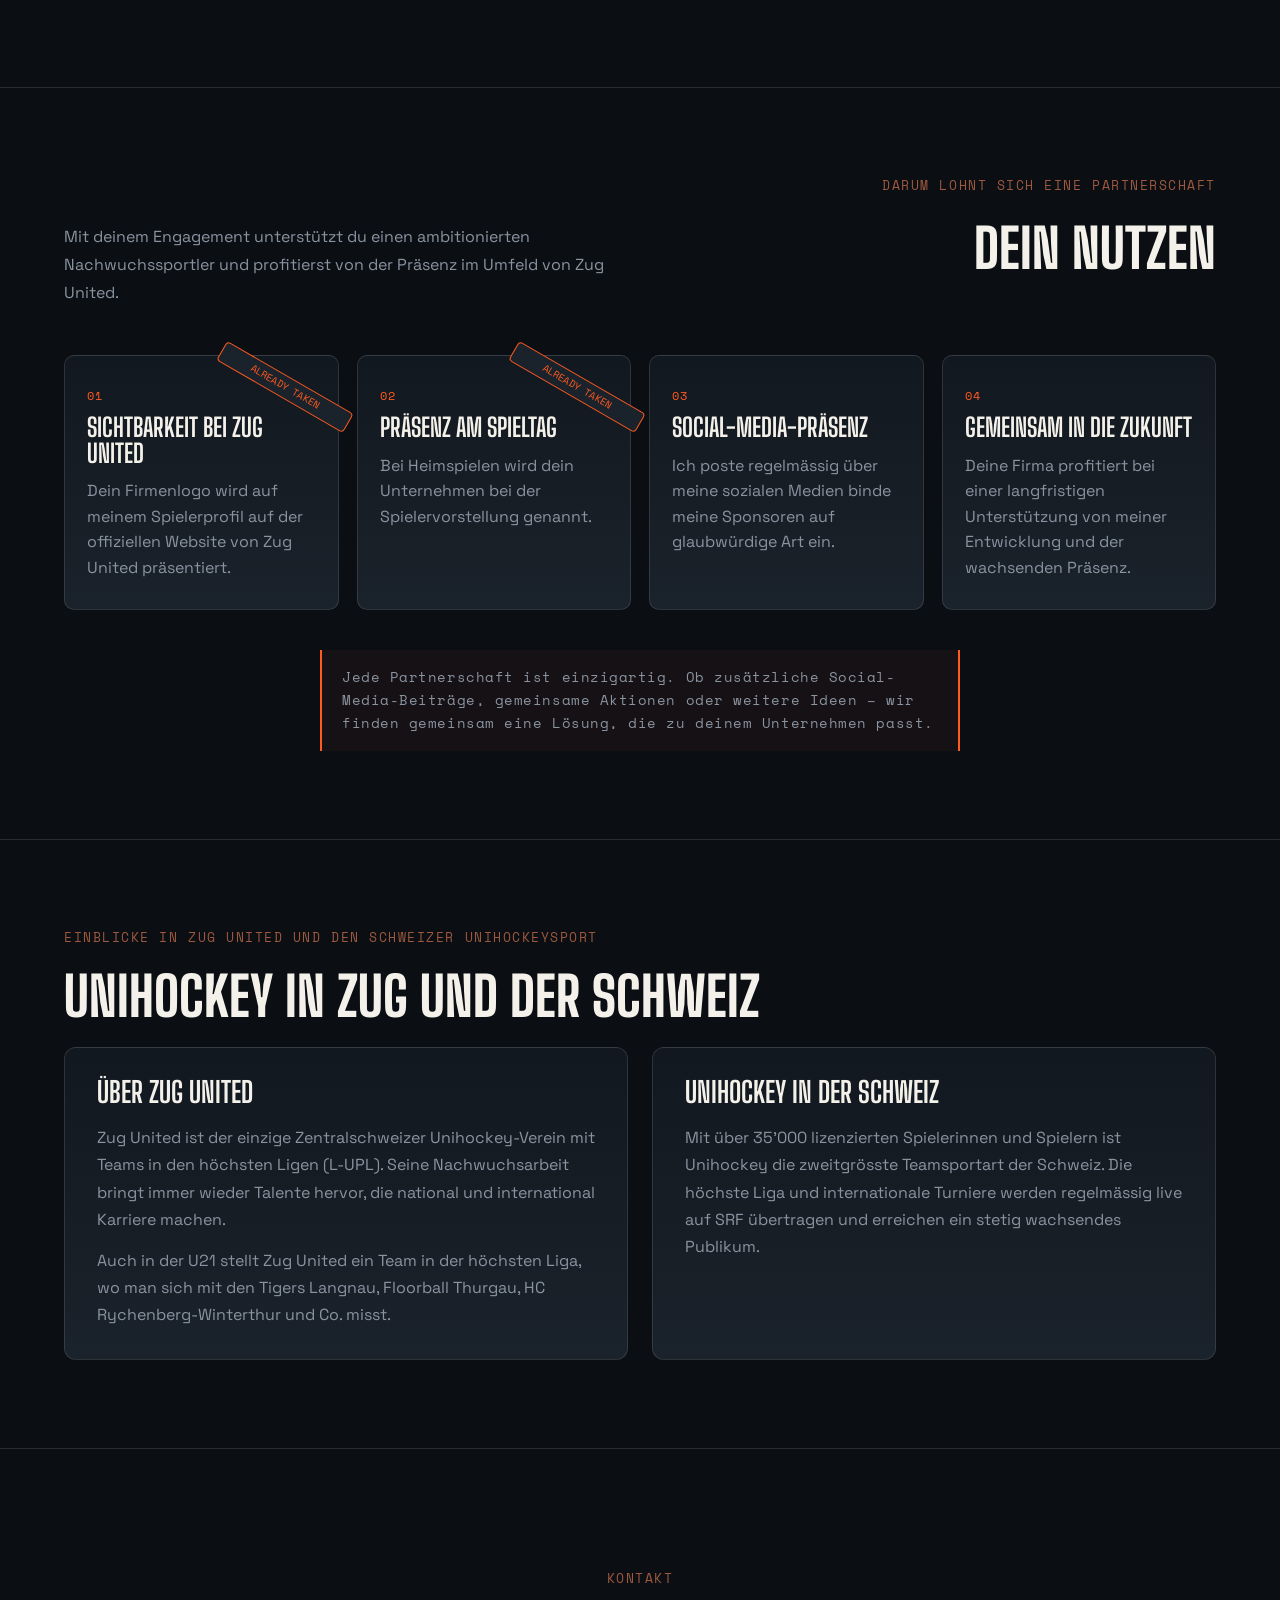
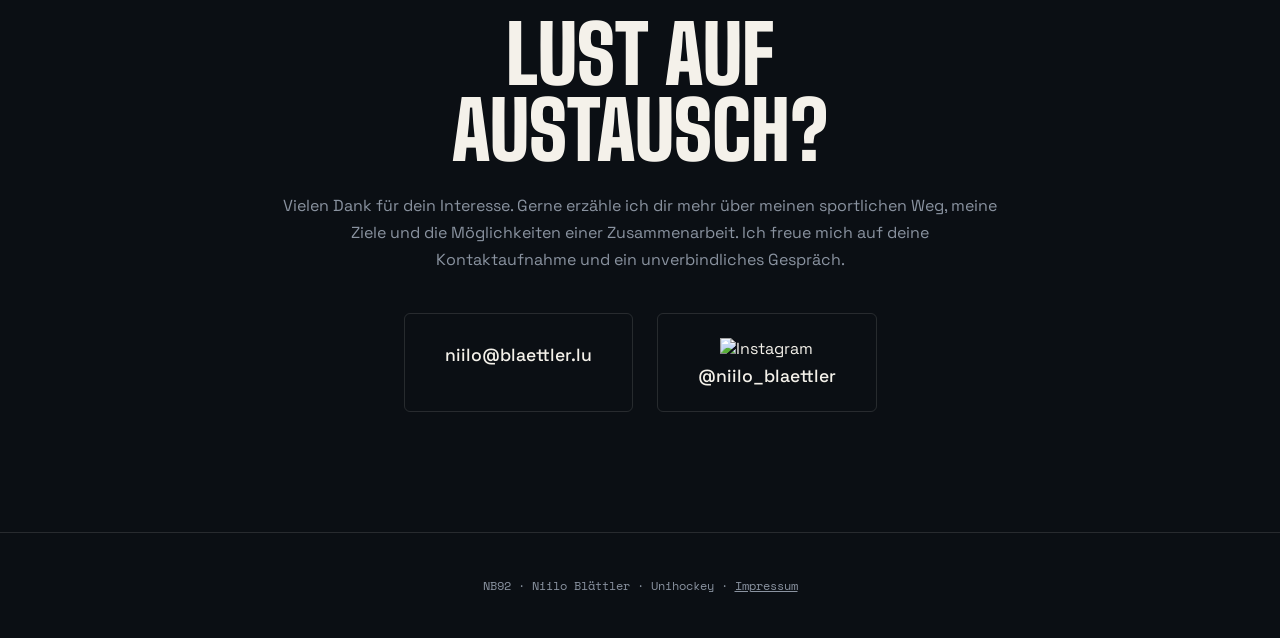
==== commit 56b7c541: "Added "Taken" Logos" ====
--- a/partner/index.html
+++ b/partner/index.html
@@ -107,12 +107,12 @@
         </div>
       </div>
       <div class="sponsor-why-grid">
-        <article class="sponsor-card">
+        <article class="sponsor-card" data-already-taken>
           <span class="sponsor-number">01</span>
           <h3>Sichtbarkeit bei Zug United</h3>
           <p>Dein Firmenlogo wird auf meinem Spielerprofil auf der offiziellen Website von Zug United präsentiert. </p>
         </article>
-        <article class="sponsor-card">
+        <article class="sponsor-card" data-already-taken>
           <span class="sponsor-number">02</span>
           <h3>Präsenz am Spieltag</h3>
           <p>Bei Heimspielen wird dein Unternehmen bei der Spielervorstellung genannt. </p>
--- a/style.css
+++ b/style.css
@@ -632,11 +632,32 @@
 
 
 .sponsor-card {
+  position: relative;
   background: linear-gradient(180deg, var(--surface), var(--surface-2));
   border: 1px solid var(--line);
   border-radius: 10px;
   padding: 28px 22px;
   transition: border-color 0.2s ease, transform 0.2s ease;
+}
+
+.sponsor-card[data-already-taken]::after {
+  content: "Already Taken";
+  position: absolute;
+  top: 20px;
+  right: -20px;
+  z-index: 1;
+  width: 144px;
+  padding: 5px 0;
+  border: 1px solid var(--accent);
+  background: var(--surface-2);
+  color: var(--accent);
+  font-family: var(--font-mono);
+  font-size: 0.62rem;
+  line-height: 1;
+  border-radius: 4px;
+  text-align: center;
+  text-transform: uppercase;
+  transform: rotate(30deg);
 }
 
 .sponsor-card:hover {
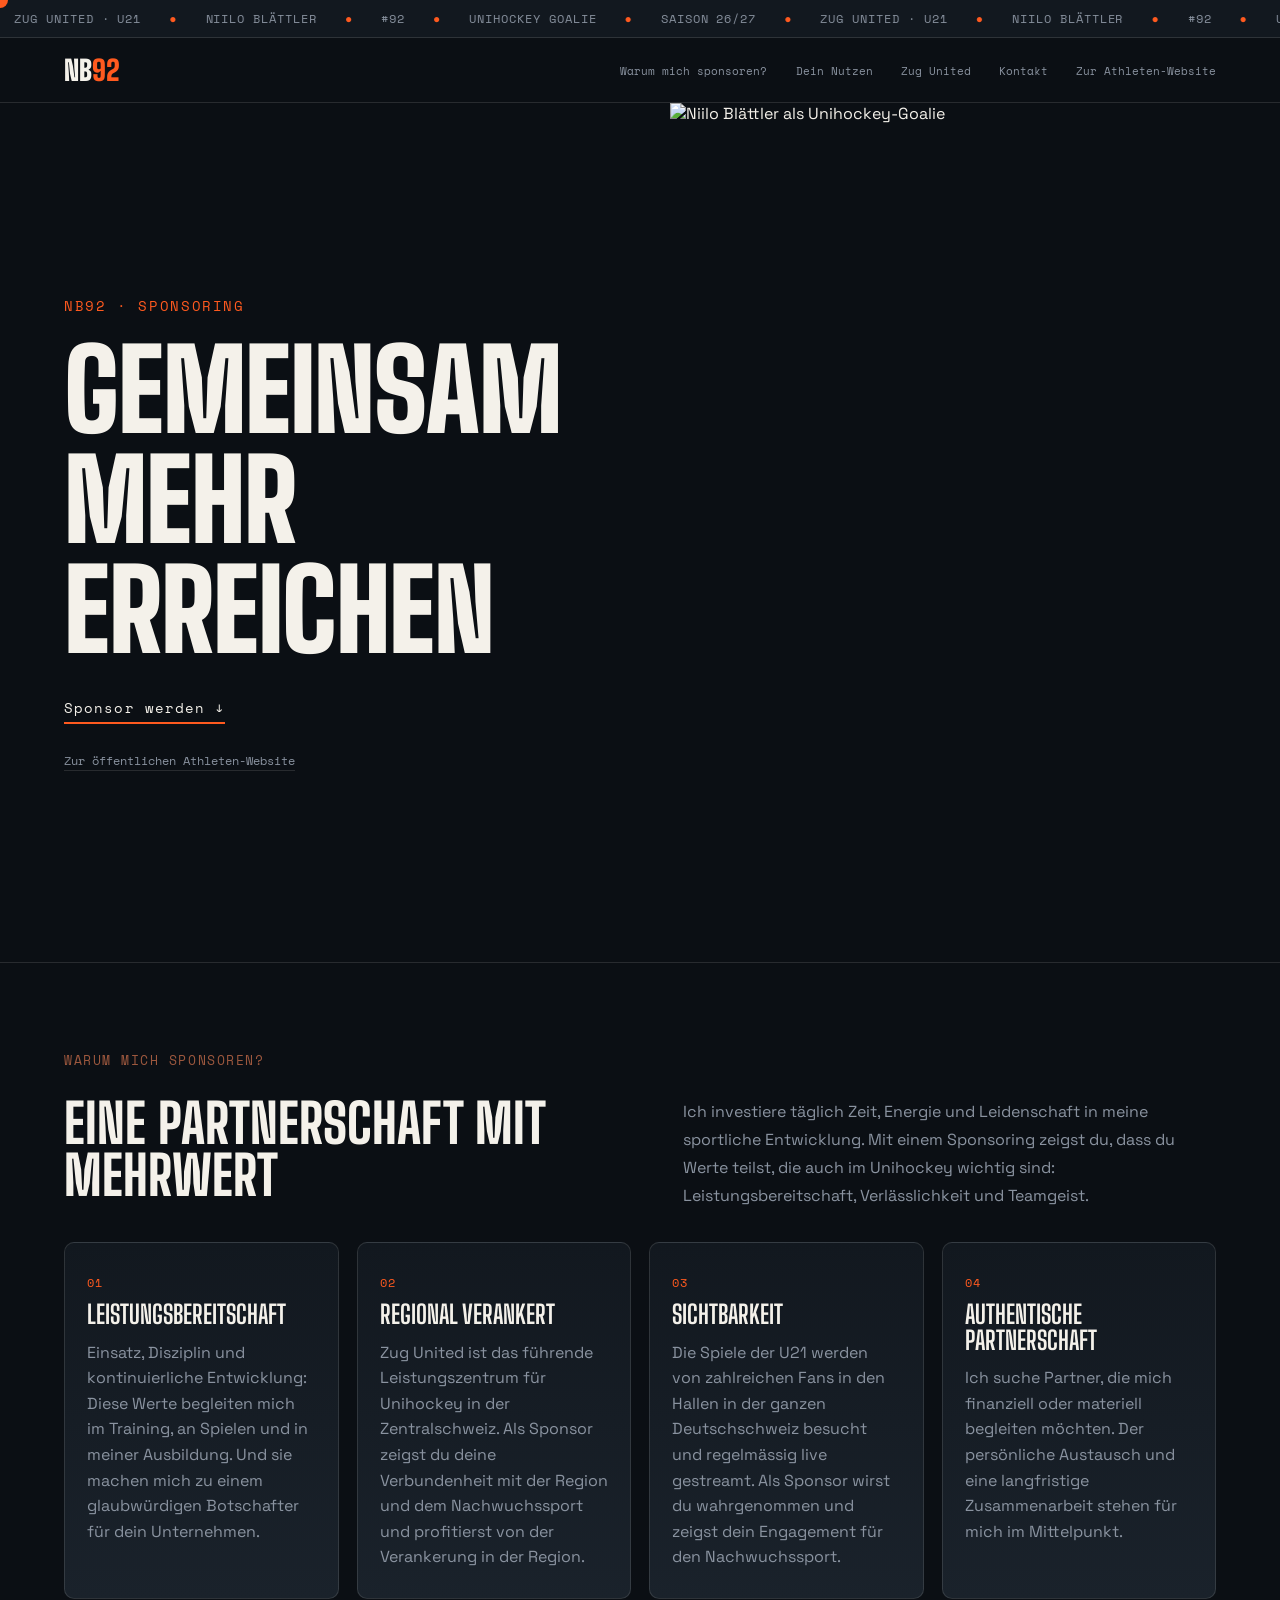
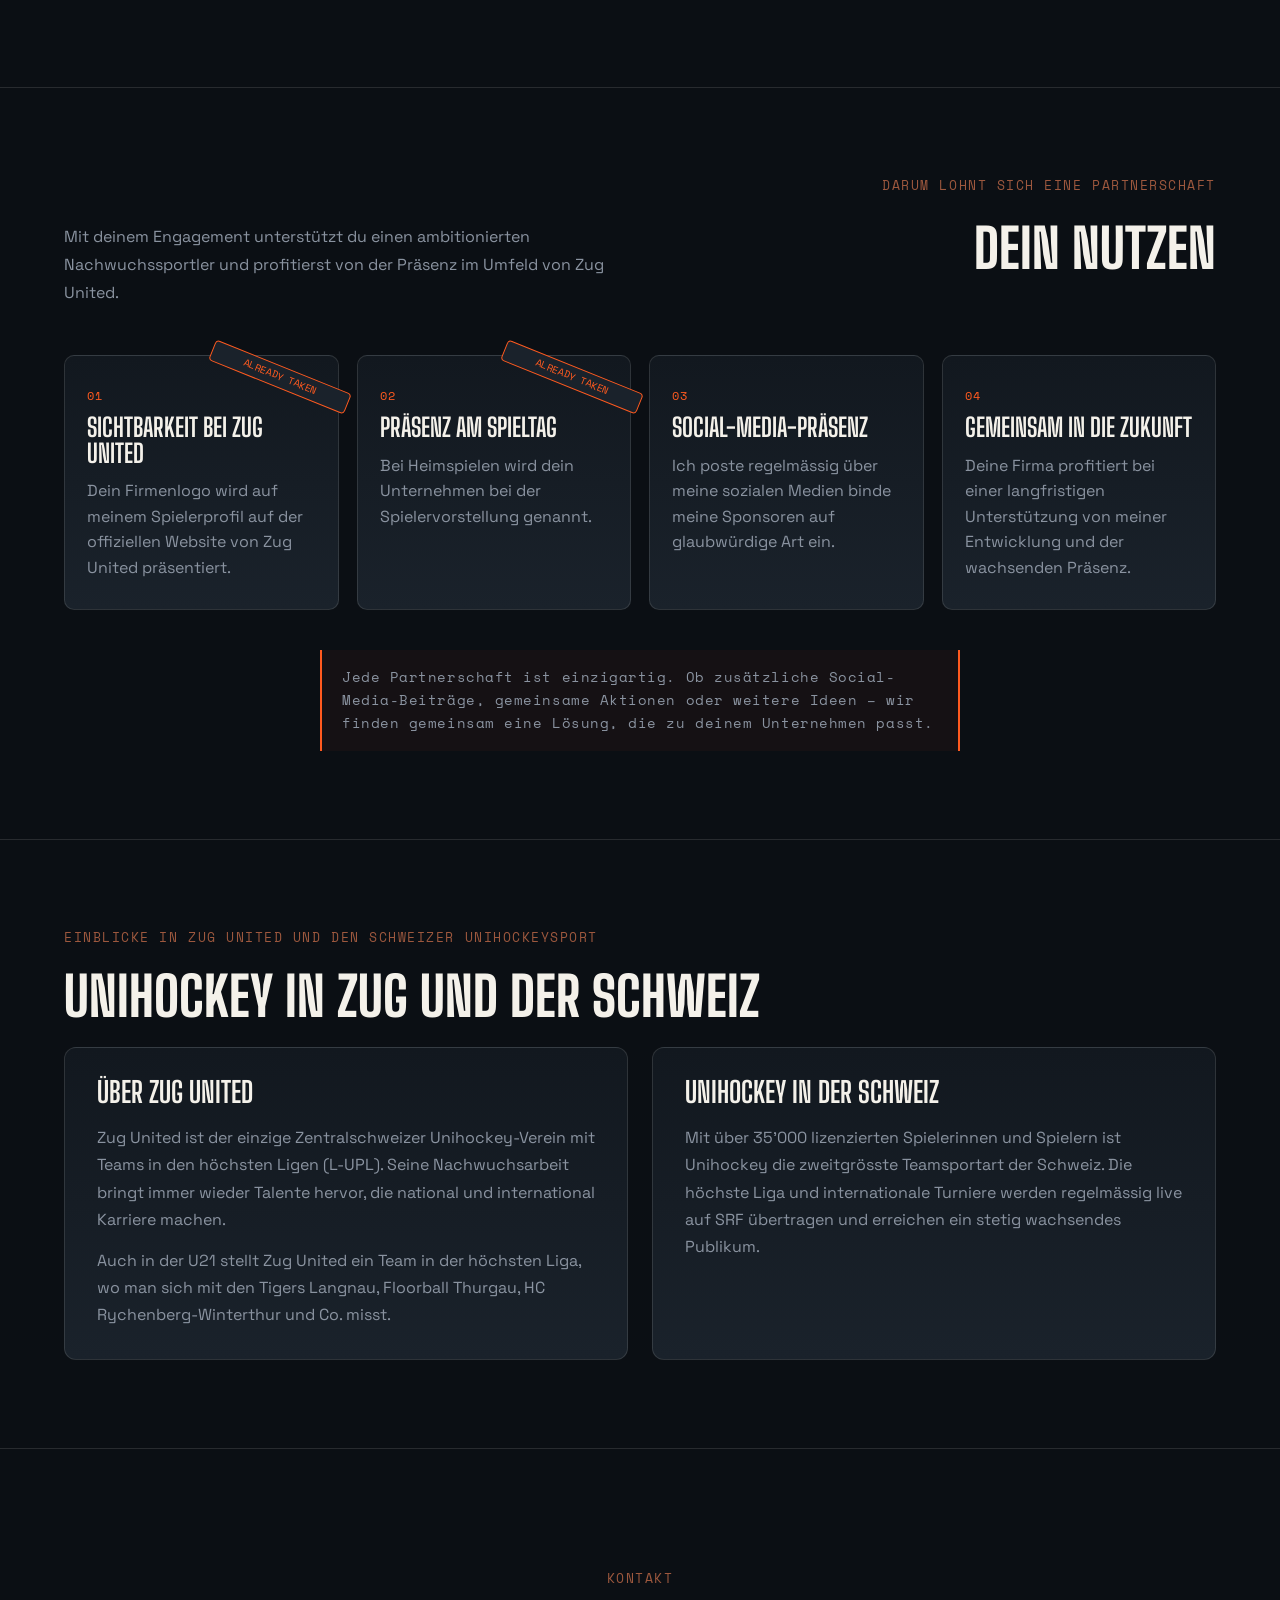
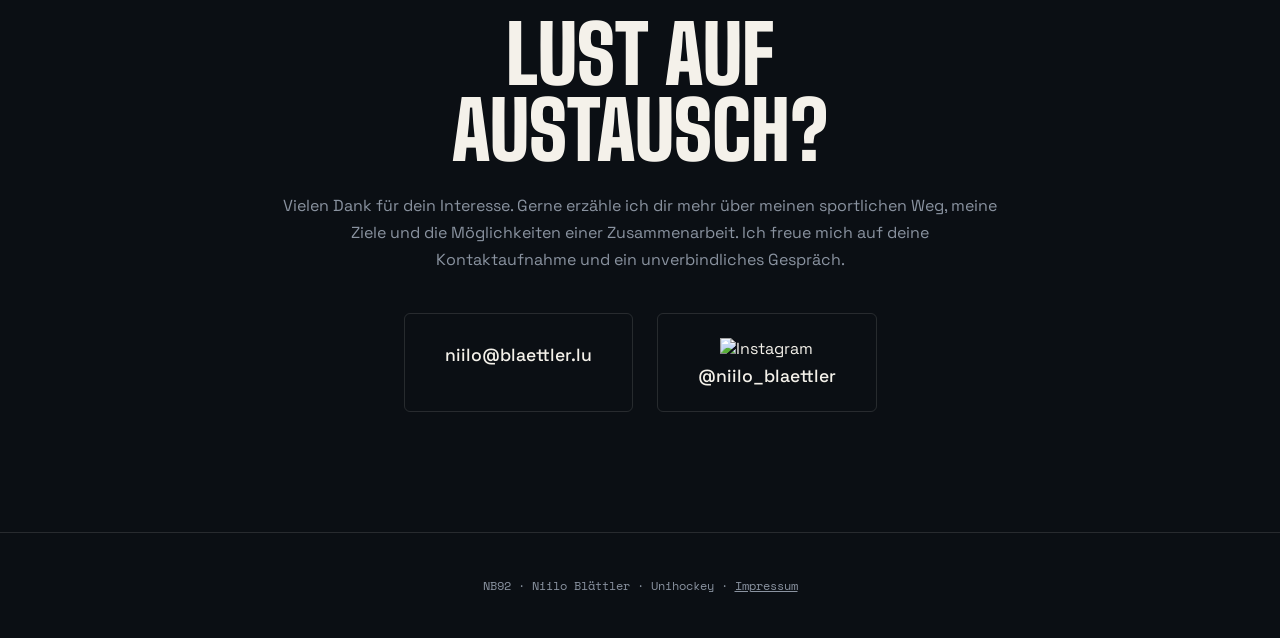
==== commit 2bd50c68: "Next Match Block added" ====
--- a/partner/index.html
+++ b/partner/index.html
@@ -25,7 +25,7 @@
         <span class="sb-dot">●</span>
         <span class="sb-item">UNIHOCKEY GOALIE</span>
         <span class="sb-dot">●</span>
-        <span class="sb-item">SAISON 25/26</span>
+        <span class="sb-item">SAISON 26/27</span>
         <span class="sb-dot">●</span>
       </div>
     </div>
--- a/style.css
+++ b/style.css
@@ -8,6 +8,7 @@
    ============================================================ */
 
 :root {
+  --primary-nav-height: 64px;
   --bg: #0b0f14;
   --surface: #12181f;
   --surface-2: #1a222b;
@@ -190,8 +191,8 @@
 
 body:has(.nav-toggle:hover, .nav-toggle:focus-visible) .cursor-dot { opacity: 0; }
 
-#about, #stats, #myValues, #sponsor-why, #hintergrund, #timeline, #partner, #gallery, #kontakt {
-  scroll-margin-top: 7rem;
+#about, #stats, #next-match, #myValues, #sponsor-why, #hintergrund, #timeline, #partner, #gallery, #kontakt {
+  scroll-margin-top: var(--primary-nav-height);
 }
 
 @media (max-width: 900px) {
@@ -201,6 +202,8 @@
 }
 
 @media (max-width: 760px) {
+  :root { --primary-nav-height: 60px; }
+
   .primary-nav-inner {
     min-height: 60px;
     padding: 0 20px;
@@ -502,6 +505,173 @@
   .stat-card { min-width: 0; padding-inline: 8px; }
   .stat-label { max-width: 100%; text-align: center; }
 }
+
+/* ===================== NEXT MATCH ===================== */
+
+.next-match {
+  padding: 72px 64px;
+  border-bottom: 1px solid var(--line);
+  background: var(--bg);
+}
+
+.next-match-inner {
+  display: grid;
+  grid-template-columns: minmax(200px, 0.75fr) minmax(0, 2fr);
+  align-items: center;
+  gap: 48px;
+  max-width: 1280px;
+  margin: 0 auto;
+}
+
+.next-match-heading .section-label { margin-bottom: 16px; }
+
+.next-match-heading .section-title {
+  font-size: clamp(2.7rem, 4.5vw, 4rem);
+}
+
+.next-match-content { min-width: 0; }
+
+.next-match-link {
+  display: grid;
+  grid-template-columns: minmax(0, 1.6fr) minmax(220px, 0.8fr);
+  align-items: center;
+  gap: 36px;
+  padding: 32px;
+  border: 1px solid var(--line);
+  border-left: 4px solid var(--accent);
+  background: var(--surface);
+  text-decoration: none;
+  transition: border-color 0.18s ease;
+}
+
+.next-match-link:hover { border-color: var(--accent); }
+.next-match-link:hover .next-match-opponent { color: var(--accent); }
+
+.next-match-main {
+  display: flex;
+  min-width: 0;
+  flex-direction: column;
+  align-items: flex-start;
+  gap: 12px;
+}
+
+.next-match-versus {
+  color: var(--accent);
+  font-family: var(--font-mono);
+  font-size: 0.78rem;
+  font-weight: 700;
+  letter-spacing: 0.12em;
+  text-transform: uppercase;
+}
+
+.next-match-opponent {
+  margin: 0;
+  color: var(--ink);
+  font-family: var(--font-display);
+  font-size: clamp(2.5rem, 4vw, 3.8rem);
+  font-weight: 800;
+  line-height: 1;
+  text-transform: uppercase;
+  transition: color 0.18s ease;
+}
+
+.next-match-countdown {
+  display: grid;
+  width: 100%;
+  grid-template-columns: repeat(4, minmax(0, 1fr));
+  align-items: center;
+  margin-top: 16px;
+}
+
+.next-match-unit {
+  min-width: 68px;
+  padding: 0 16px;
+  text-align: center;
+  border-left: 1px solid var(--line);
+}
+
+.next-match-value {
+  display: block;
+  color: var(--accent);
+  font-family: var(--font-mono);
+  font-size: 1.8rem;
+  font-weight: 700;
+  font-variant-numeric: tabular-nums;
+  line-height: 1.2;
+}
+
+.next-match-unit-label {
+  display: block;
+  margin-top: 4px;
+  color: var(--ink-muted);
+  font-family: var(--font-mono);
+  font-size: 0.64rem;
+  text-transform: uppercase;
+}
+
+.next-match-details {
+  display: grid;
+  min-width: 0;
+  gap: 10px;
+}
+
+.next-match-detail {
+  display: flex;
+  min-width: 0;
+  min-height: 62px;
+  flex-direction: column;
+  justify-content: center;
+  gap: 5px;
+  padding: 10px 14px;
+  border: 1px solid var(--line);
+  background: var(--bg);
+}
+
+.next-match-detail-label {
+  color: var(--accent-2);
+  font-family: var(--font-mono);
+  font-size: 0.6rem;
+  letter-spacing: 0.08em;
+  text-transform: uppercase;
+}
+
+.next-match-detail-value {
+  color: var(--ink);
+  font-size: 0.9rem;
+  line-height: 1.35;
+  overflow-wrap: anywhere;
+}
+
+.next-match-status {
+  margin: 0;
+  padding: 28px 32px;
+  border: 1px solid var(--line);
+  border-left: 4px solid var(--accent);
+  background: var(--surface);
+  color: var(--ink-muted);
+  font-family: var(--font-mono);
+  font-size: 0.8rem;
+}
+
+@media (max-width: 900px) {
+  .next-match { padding: 56px 28px; }
+  .next-match-inner { grid-template-columns: 1fr; gap: 20px; }
+}
+
+@media (max-width: 560px) {
+  .next-match { padding: 44px 20px; }
+  .next-match-heading .section-title { font-size: clamp(2.6rem, 12vw, 3.4rem); }
+  .next-match-link { grid-template-columns: 1fr; gap: 24px; padding: 24px 18px; }
+  .next-match-main { gap: 10px; }
+  .next-match-opponent { font-size: clamp(2.3rem, 11vw, 3rem); }
+  .next-match-countdown { grid-template-columns: repeat(4, minmax(0, 1fr)); }
+  .next-match-unit { min-width: 0; padding: 0 6px; }
+  .next-match-value { font-size: 1.5rem; }
+  .next-match-unit-label { font-size: 0.56rem; }
+  .next-match-details { gap: 8px; }
+  .next-match-detail { min-height: 56px; padding: 10px 12px; }
+  .next-match-status { padding: 24px 18px; }
+}
 /* ===================== My Values ===================== */
 
 .myValues {
@@ -643,8 +813,8 @@
 .sponsor-card[data-already-taken]::after {
   content: "Already Taken";
   position: absolute;
-  top: 20px;
-  right: -20px;
+  top: 10px;
+  right: -15px;
   z-index: 1;
   width: 144px;
   padding: 5px 0;
@@ -657,7 +827,7 @@
   border-radius: 4px;
   text-align: center;
   text-transform: uppercase;
-  transform: rotate(30deg);
+  transform: rotate(22deg);
 }
 
 .sponsor-card:hover {
@@ -966,7 +1136,7 @@
   justify-content: center;
   overflow: hidden;
   border-radius: 10px;
-  height: 90px; /* feste Höhe für alle Logos */
+  height: 113px; /* feste Höhe für alle Logos */
   width: 100%;
 }
 
@@ -985,15 +1155,20 @@
 
 @media (max-width: 700px) {
   .partner-section { padding: 56px 20px; }
-  .partner-grid { grid-template-columns: 1fr; justify-content: stretch; }
+  .partner-grid { grid-template-columns: repeat(auto-fit, minmax(220px, 260px)); justify-content: center; }
   .partner-card { padding: 28px 18px; }
 }
 /* ===================== GALLERY ===================== */
 
 .gallery {
-  padding: 100px 64px;
+  padding: 100px 0;
+  background: var(--surface);
+}
+
+.gallery-inner {
   max-width: 1280px;
   margin: 0 auto;
+  padding: 0 64px;
 }
 
 /* Mobile-Basis: zwei Spalten; die Kachel-Verhältnisse werden pro Breakpoint gesetzt. */
@@ -1162,11 +1337,13 @@
 }
 
 @media (max-width: 900px) {
-  .gallery { padding: 64px 24px; }
+  .gallery { padding: 64px 0; }
+  .gallery-inner { padding-inline: 24px; }
 }
 
 @media (max-width: 560px) {
-  .gallery { padding: 56px 20px; }
+  .gallery { padding: 56px 0; }
+  .gallery-inner { padding-inline: 20px; }
 
   .gallery-grid {
     grid-template-rows: repeat(6, clamp(132px, 42vw, 180px));
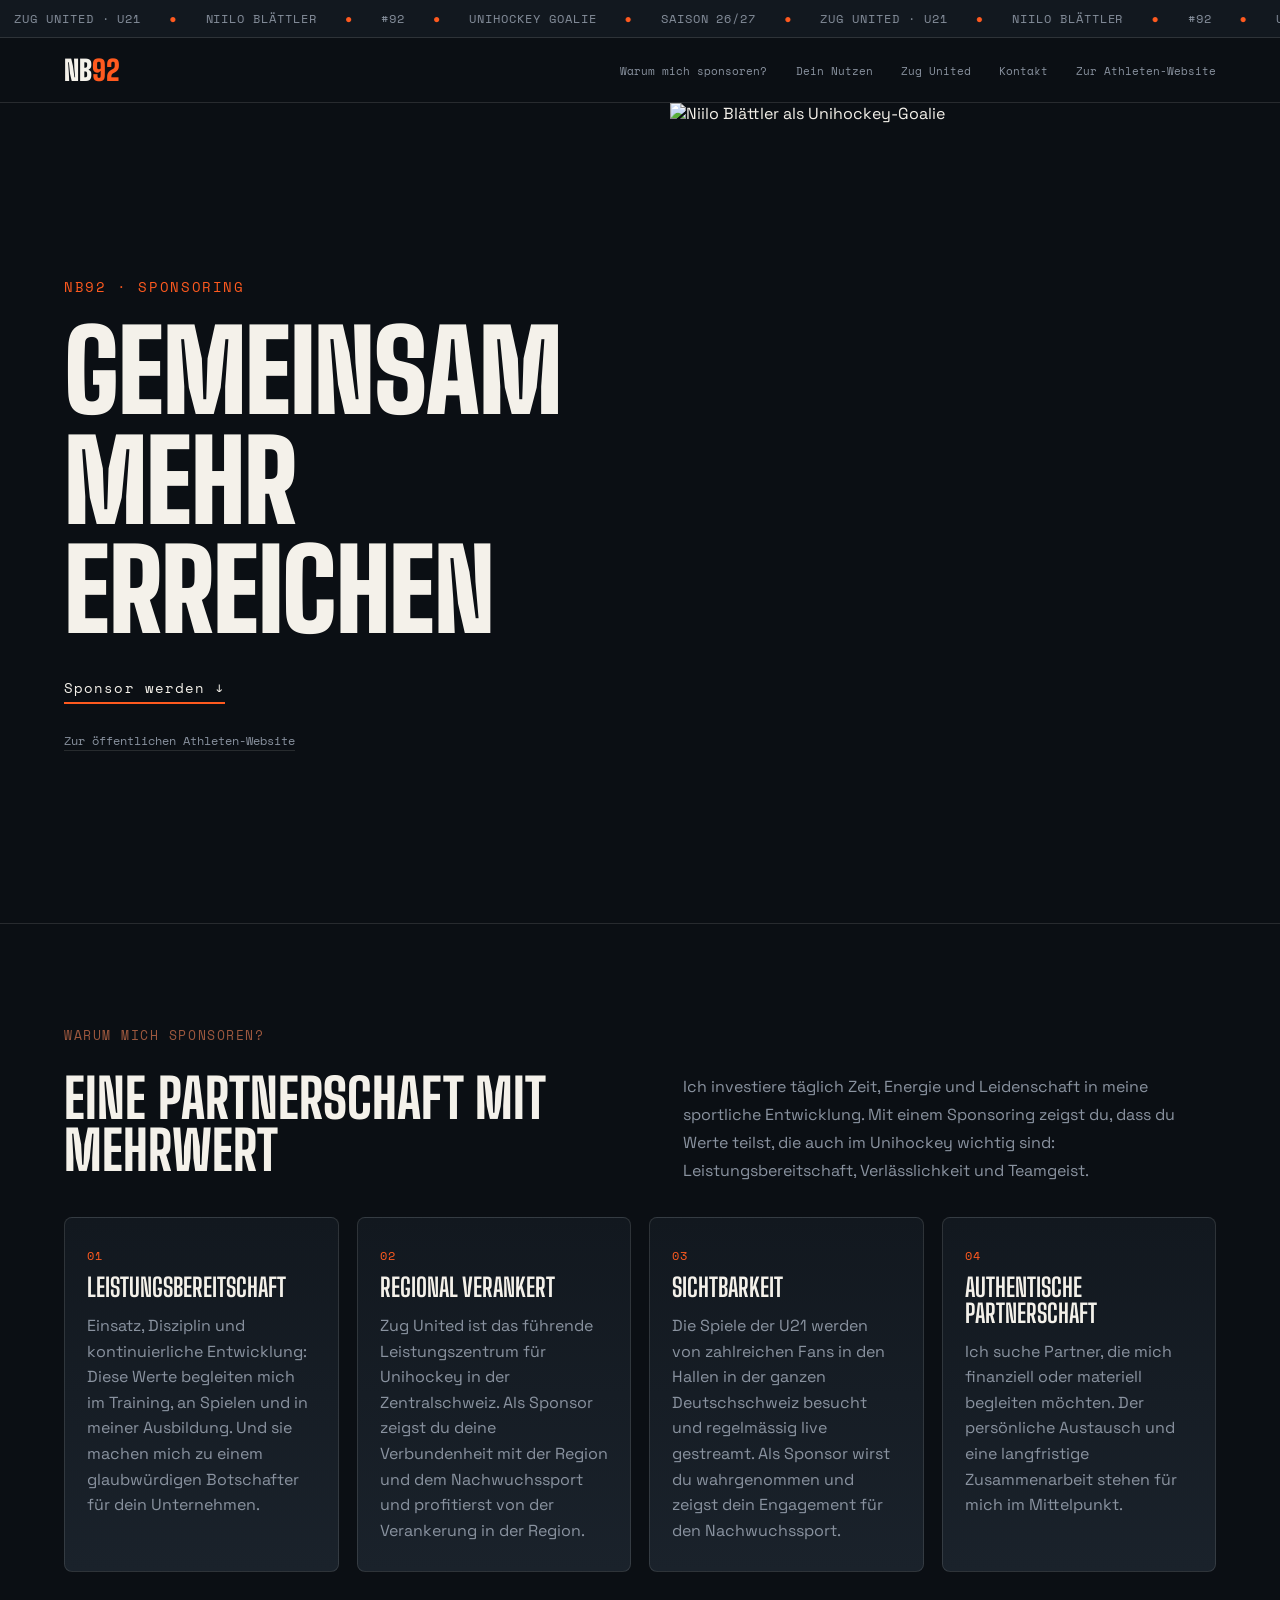
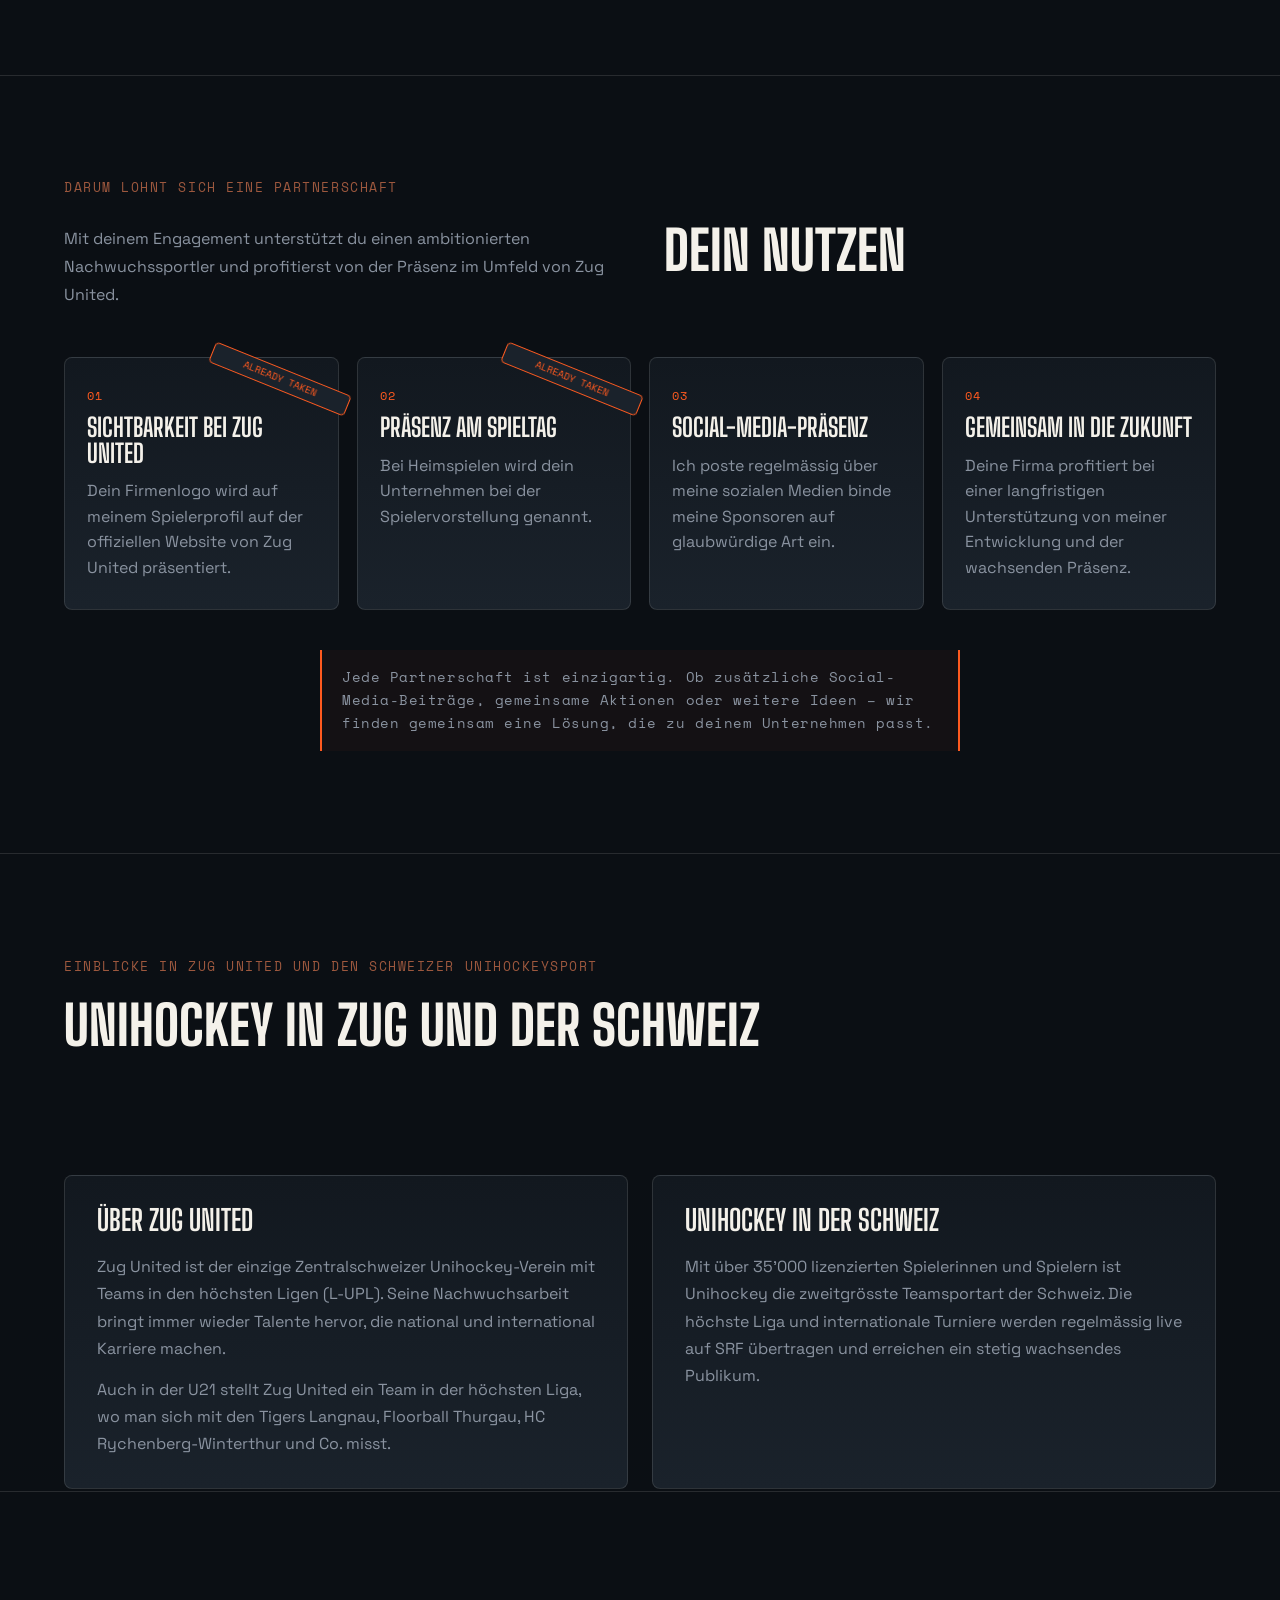
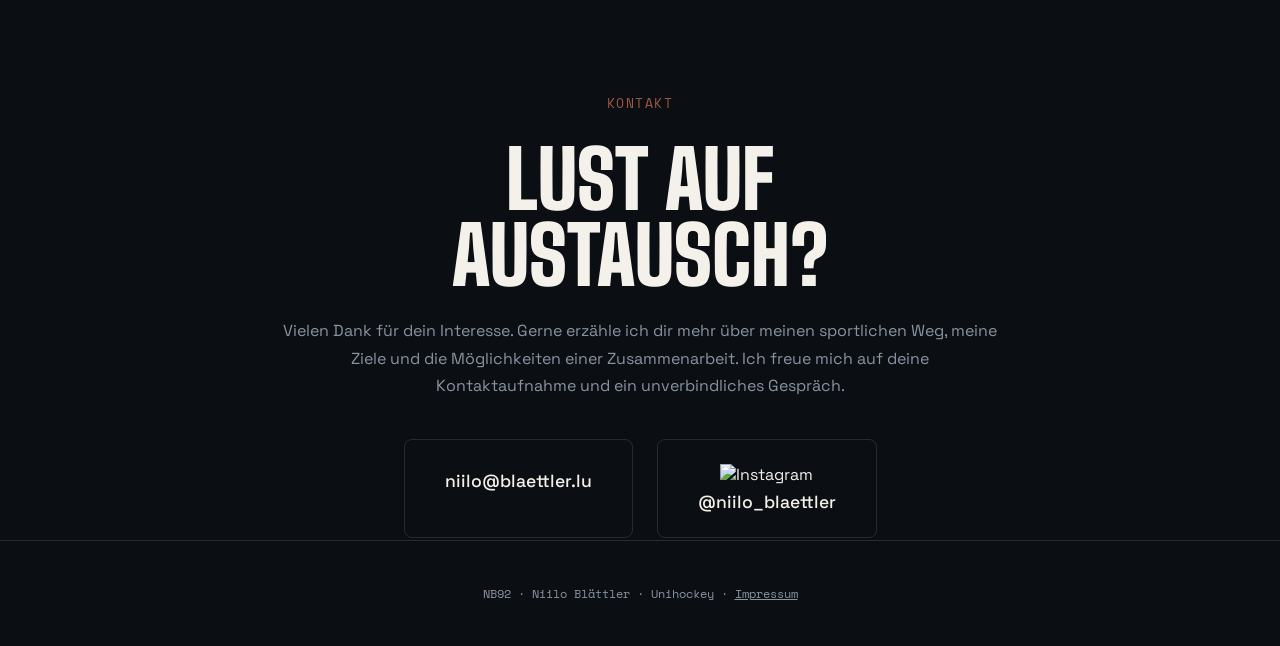
==== commit 95d4e8b7: "Scrolling Animations added" ====
--- a/partner/index.html
+++ b/partner/index.html
@@ -3,8 +3,21 @@
 <head>
 <meta charset="UTF-8">
 <meta name="viewport" content="width=device-width, initial-scale=1.0">
-<title>Partnerschaft — Niilo Blättler</title>
-<meta name="description" content="Gemeinsam mehr erreichen: Informationen zu einer Partnerschaft mit Niilo Blättler und Zug United.">
+<link rel="icon" type="image/png" sizes="192x192" href="/favicon.png">
+<title>Sponsoring und Partnerschaft | Niilo Blättler</title>
+<meta name="description" content="Informationen zu einer Partnerschaft mit Niilo Blättler, Unihockey-Torhüter bei Zug United U21, und den Möglichkeiten einer Zusammenarbeit.">
+<link rel="canonical" href="https://nb92.reflx.ch/partner/">
+<meta property="og:type" content="website">
+<meta property="og:locale" content="de_CH">
+<meta property="og:title" content="Sponsoring und Partnerschaft | Niilo Blättler">
+<meta property="og:description" content="Informationen zu einer Partnerschaft mit Niilo Blättler und Zug United U21.">
+<meta property="og:url" content="https://nb92.reflx.ch/partner/">
+<meta property="og:image" content="https://nb92.reflx.ch/images/editedGoalFocus.png">
+<meta property="og:image:alt" content="Niilo Blättler als Unihockey-Torhüter">
+<meta name="twitter:card" content="summary_large_image">
+<meta name="twitter:title" content="Sponsoring und Partnerschaft | Niilo Blättler">
+<meta name="twitter:description" content="Informationen zu einer Partnerschaft mit Niilo Blättler und Zug United U21.">
+<meta name="twitter:image" content="https://nb92.reflx.ch/images/editedGoalFocus.png">
 <link rel="preconnect" href="https://fonts.googleapis.com">
 <link rel="preconnect" href="https://fonts.gstatic.com" crossorigin>
 <link href="https://fonts.googleapis.com/css2?family=Big+Shoulders+Display:wght@600;800;900&family=Space+Grotesk:wght@400;500;700&family=Space+Mono:wght@400;700&display=swap" rel="stylesheet">
@@ -181,7 +194,6 @@
   <p>NB92 · Niilo Blättler · Unihockey · <a href="../impressum.html" style="color:inherit; text-decoration:underline;">Impressum</a></p>
 </footer>
 
-<div class="cursor-dot"></div>
 <script>lucide.createIcons();</script>
 <script src="../script.js"></script>
 </body>
--- a/style.css
+++ b/style.css
@@ -189,8 +189,6 @@
 .nav-toggle[aria-expanded="true"] .nav-toggle-line:first-child { transform: translateY(3px) rotate(45deg); }
 .nav-toggle[aria-expanded="true"] .nav-toggle-line:last-child { transform: translateY(-3px) rotate(-45deg); }
 
-body:has(.nav-toggle:hover, .nav-toggle:focus-visible) .cursor-dot { opacity: 0; }
-
 #about, #stats, #next-match, #myValues, #sponsor-why, #hintergrund, #timeline, #partner, #gallery, #kontakt {
   scroll-margin-top: var(--primary-nav-height);
 }
@@ -1442,27 +1440,191 @@
 
 
 
-/* ===================== Cursor ===================== */
-* {
-  cursor: none; /* nativen Cursor überall ausblenden */
-}
-
-.cursor-dot {
-  position: fixed;
-  top: 0;
-  left: 0;
-  width: 16px;
-  height: 16px;
-  background: var(--accent);
-  border-radius: 50%;
-  pointer-events: none;
-  z-index: 9999;
-  transform: translate(-50%, -50%);
-  transition: width 0.2s ease, height 0.2s ease, background 0.2s ease;
-}
-
-.cursor-dot.hover {
-  width: 26px;
-  height: 26px;
-  background: var(--accent);
-}+/* ===================== SHARED LAYOUT & SCROLL REVEALS ===================== */
+
+:root {
+  --content-width: 1280px;
+  --page-gutter: clamp(20px, 5vw, 72px);
+  --section-space: clamp(76px, 8vw, 112px);
+}
+
+.primary-nav-inner {
+  width: min(100%, calc(var(--content-width) + var(--page-gutter) + var(--page-gutter)));
+  margin-inline: auto;
+  padding-inline: var(--page-gutter);
+}
+
+.about,
+.stats,
+.next-match,
+.myValues,
+.sponsor-why,
+.timeline,
+.partner-section,
+.contact {
+  padding-inline: var(--page-gutter);
+}
+
+.about,
+.stats,
+.next-match,
+.myValues,
+.sponsor-why,
+.timeline,
+.partner-section,
+.contact,
+.gallery {
+  padding-block: var(--section-space);
+}
+
+.hero-content {
+  padding: clamp(32px, 5vw, 72px);
+}
+
+.hero {
+  min-height: min(820px, calc(100svh - 41px));
+}
+
+.hero-photo {
+  overflow: hidden;
+}
+
+.hero-photo img {
+  transition: transform 1.1s cubic-bezier(0.2, 0.7, 0.2, 1);
+}
+
+.hero-photo:hover img {
+  transform: scale(1.025);
+}
+
+.about-grid,
+.stats-grid,
+.next-match-inner,
+.myValues-wrap,
+.sponsor-why-wrap,
+.partner-wrap,
+.gallery-inner {
+  max-width: var(--content-width);
+}
+
+.stats > .section-label {
+  max-width: var(--content-width);
+  margin-inline: auto;
+}
+
+.timeline-wrap {
+  max-width: min(100%, 980px);
+}
+
+.timeline > .section-label {
+  max-width: min(100%, 980px);
+  margin-inline: auto;
+}
+
+.gallery-inner {
+  padding-inline: var(--page-gutter);
+}
+
+.info-columns {
+  width: 100%;
+  max-width: calc(var(--content-width) + var(--page-gutter) + var(--page-gutter));
+  padding: var(--section-space) var(--page-gutter);
+}
+
+.sponsor-why-wrap > .section-label,
+.sponsor-why-heading {
+  text-align: left;
+}
+
+.myValues-grid,
+.sponsor-why-grid {
+  align-items: stretch;
+}
+
+.myValues-card,
+.sponsor-card,
+.info-card {
+  display: flex;
+  flex-direction: column;
+}
+
+.myValues-card p,
+.sponsor-card p,
+.info-card p {
+  flex: 1;
+}
+
+.myValues-card,
+.sponsor-card,
+.info-card,
+.partner-card,
+.contact-link,
+.next-match-link,
+.next-match-detail,
+.timeline-card,
+.gallery-item {
+  border-radius: 8px;
+}
+
+.legal {
+  padding: clamp(80px, 10vw, 120px) var(--page-gutter) var(--section-space);
+}
+
+body.scroll-reveal-enabled [data-scroll-reveal] {
+  opacity: 0;
+  translate: 0 100px;
+  transition:
+    opacity 400ms ease,
+    translate 400ms ease;
+  transition-delay: var(--reveal-delay, 0ms);
+  will-change: opacity, translate;
+}
+
+body.scroll-reveal-enabled [data-scroll-reveal].is-revealed {
+  opacity: 1;
+  translate: 0 0;
+}
+
+@media (max-width: 860px) {
+  .hero { min-height: 0; }
+  .hero-photo { min-height: clamp(300px, 48vh, 560px); }
+  .hero-content { padding: var(--section-space) var(--page-gutter); }
+}
+
+@media (max-width: 700px) {
+  .stats,
+  .about,
+  .next-match,
+  .myValues,
+  .sponsor-why,
+  .timeline,
+  .partner-section,
+  .contact {
+    padding-block: clamp(64px, 16vw, 80px);
+  }
+
+  .info-columns {
+    padding-block: clamp(64px, 16vw, 80px);
+  }
+
+  .gallery-inner {
+    padding-inline: var(--page-gutter);
+  }
+
+  .section-label {
+    margin-bottom: 22px;
+  }
+}
+
+@media (prefers-reduced-motion: reduce) {
+  body.scroll-reveal-enabled [data-scroll-reveal] {
+    opacity: 1;
+    translate: none;
+    transition: none;
+    will-change: auto;
+  }
+
+  .hero-photo img {
+    transition: none;
+  }
+}
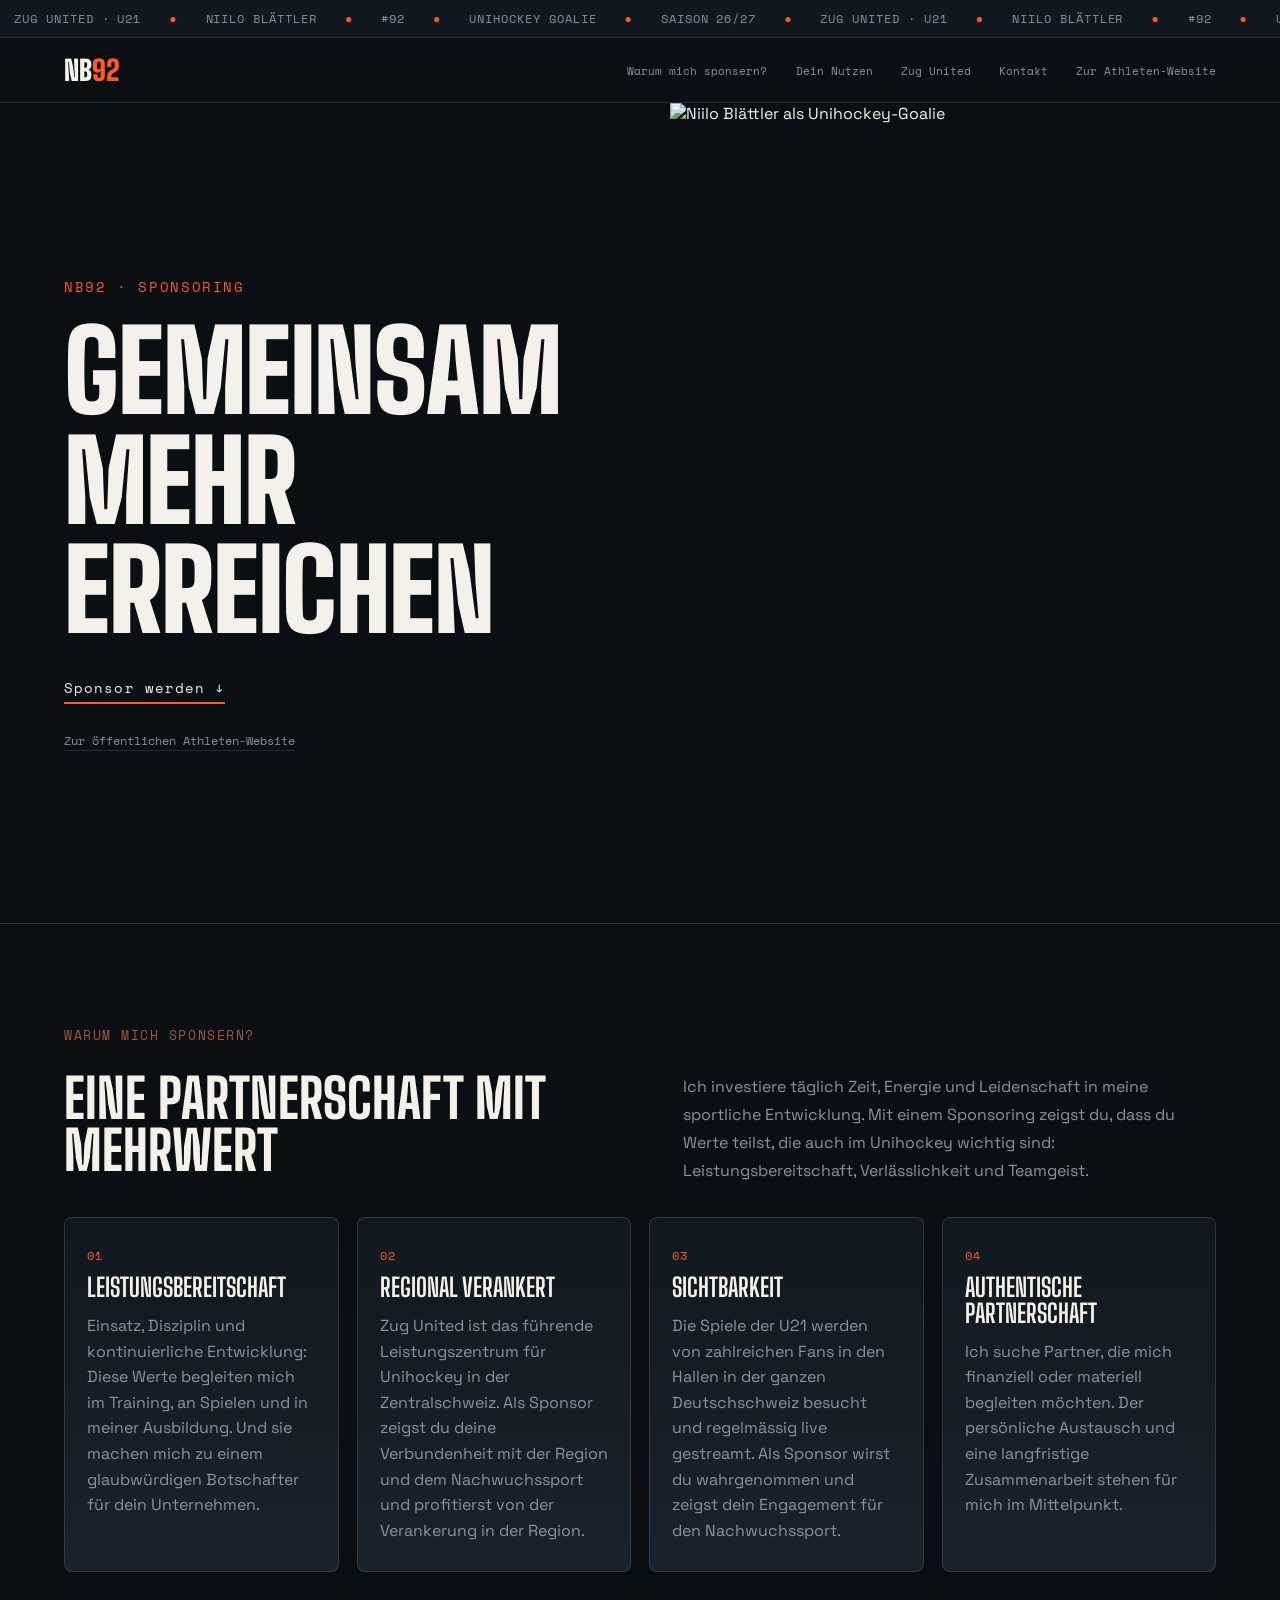
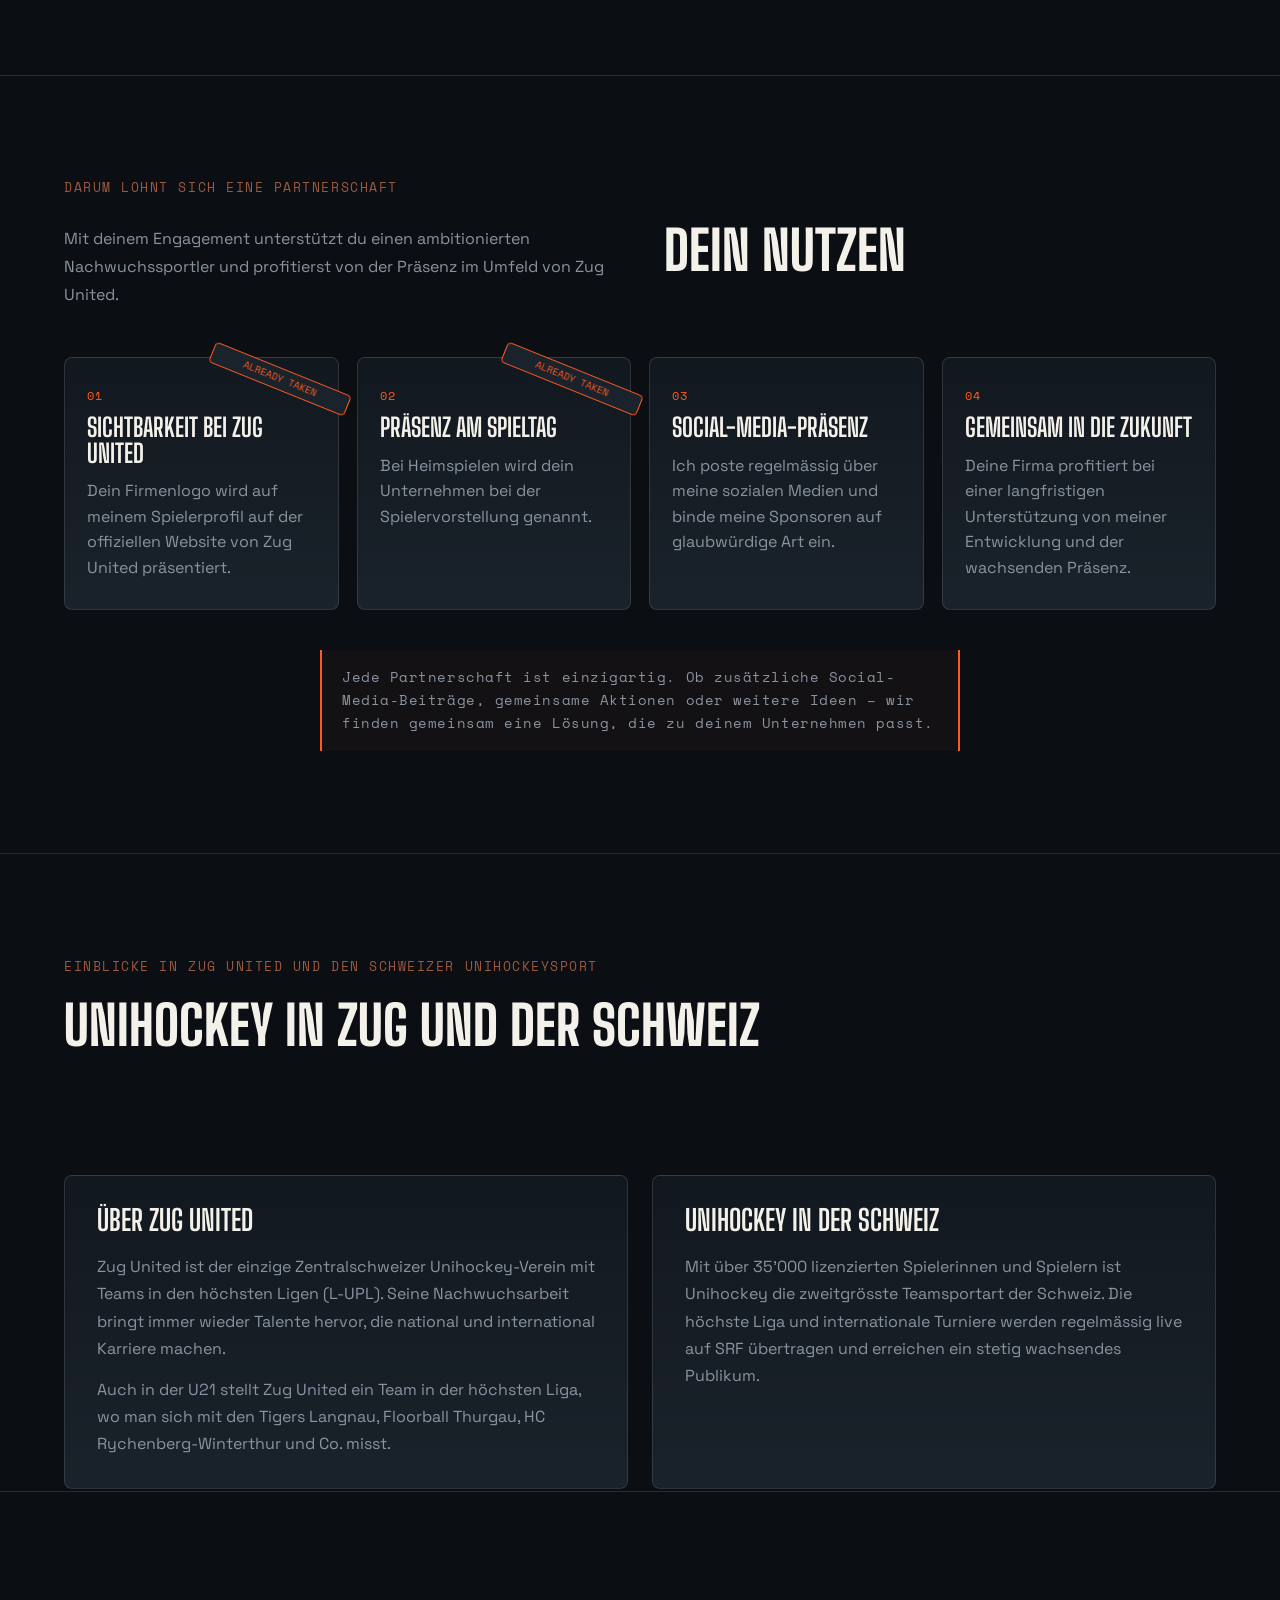
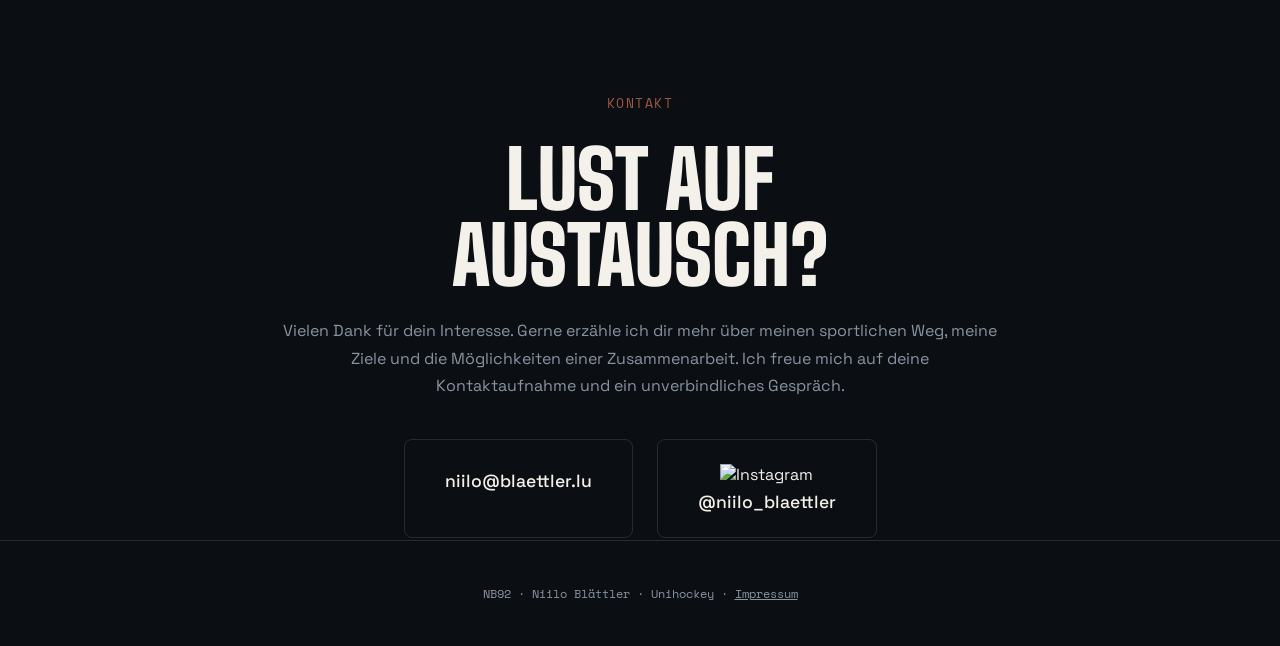
==== commit 2c347522: "General Changes" ====
--- a/partner/index.html
+++ b/partner/index.html
@@ -54,7 +54,7 @@
         <span class="nav-toggle-line"></span>
       </button>
       <div class="nav-links" id="nav-links">
-        <a href="#myValues">Warum mich sponsoren?</a>
+        <a href="#myValues">Warum mich sponsern?</a>
         <a href="#sponsor-why">Dein Nutzen</a>
         <a href="#hintergrund">Zug United</a>
         <a href="#kontakt">Kontakt</a>
@@ -79,7 +79,7 @@
   <!-- ===== Warum mich sponsoren ===== -->
   <section class="myValues" id="myValues">
     <div class="myValues-wrap">
-      <p class="section-label">Warum mich sponsoren?</p>
+      <p class="section-label">Warum mich sponsern?</p>
       <div class="myValues-head">
         <h2 class="section-title">Eine Partnerschaft mit Mehrwert</h2>
         <p class="myValues-text">Ich investiere täglich Zeit, Energie und Leidenschaft in meine sportliche Entwicklung. Mit einem Sponsoring zeigst du, dass du Werte teilst, die auch im Unihockey wichtig sind: Leistungsbereitschaft, Verlässlichkeit und Teamgeist. </p>
@@ -133,7 +133,7 @@
         <article class="sponsor-card">
           <span class="sponsor-number">03</span>
           <h3>Social-Media-Präsenz</h3>
-          <p>Ich poste regelmässig über meine sozialen Medien binde meine Sponsoren auf glaubwürdige Art ein.</p>
+          <p>Ich poste regelmässig über meine sozialen Medien und binde meine Sponsoren auf glaubwürdige Art ein.</p>
         </article>
         <article class="sponsor-card">
           <span class="sponsor-number">04</span>
